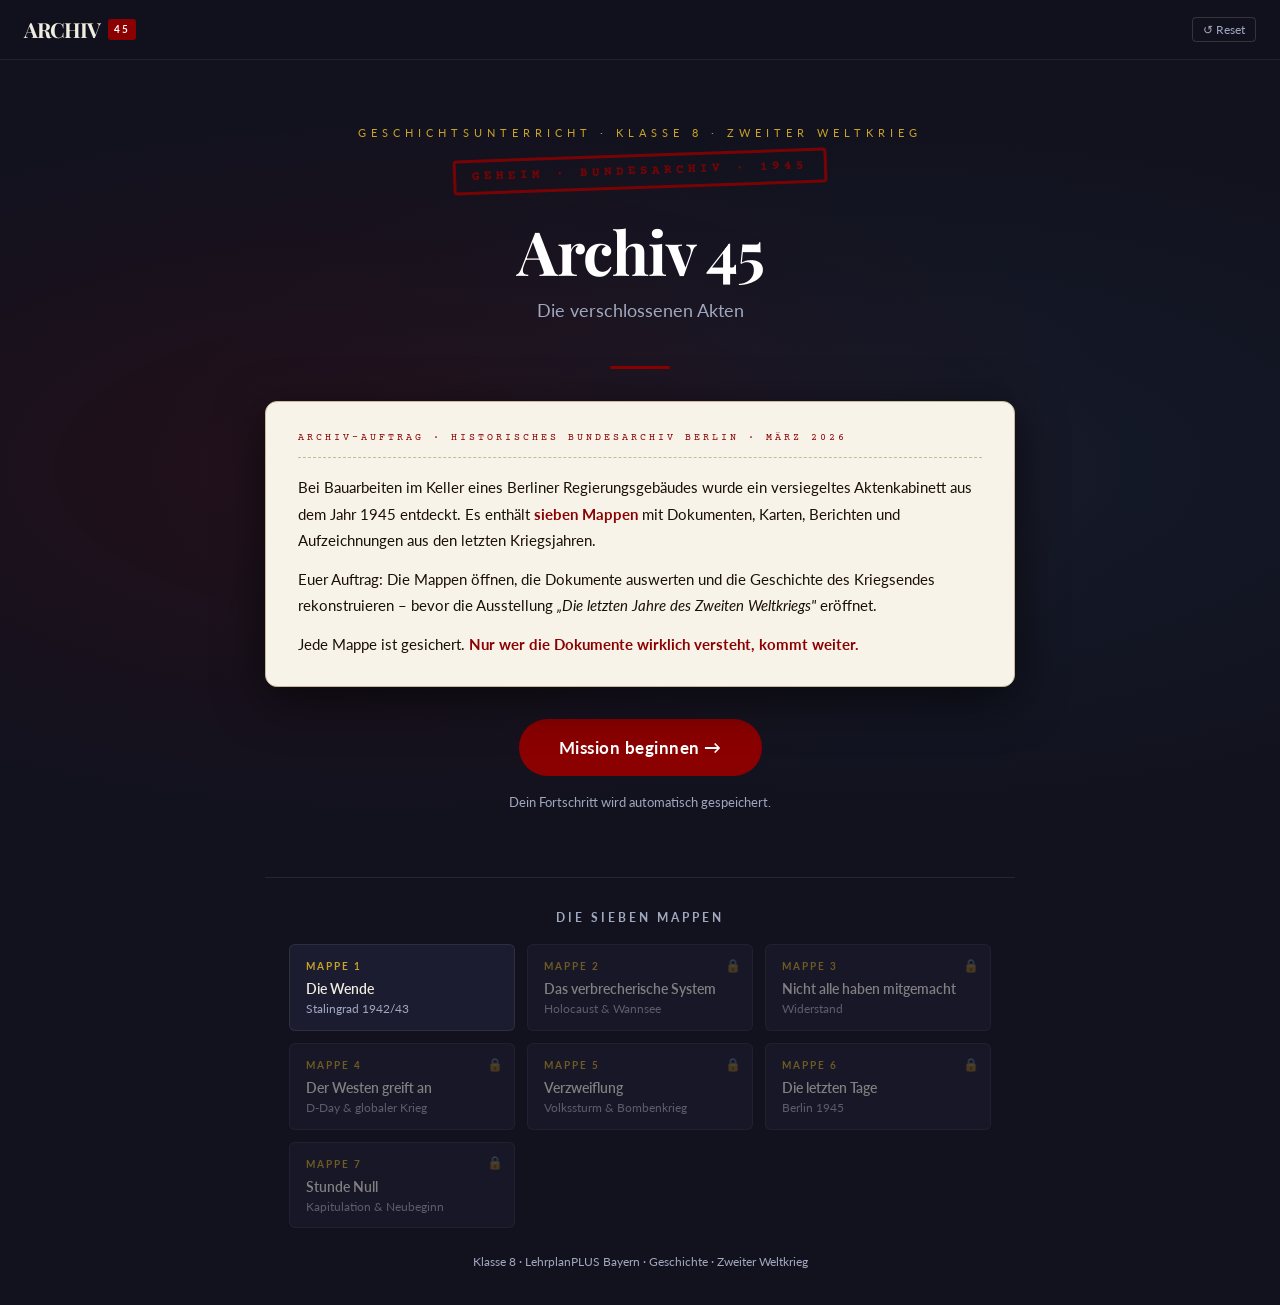
==== index.html @ a867eb0d "Add files via upload" ====
<!DOCTYPE html>
<html lang="de">
<head>
  <meta charset="UTF-8">
  <meta name="viewport" content="width=device-width, initial-scale=1.0">
  <title>Archiv 45 – Interaktiver Escape Room Geschichte</title>
  <link rel="preconnect" href="https://fonts.googleapis.com">
  <link href="https://fonts.googleapis.com/css2?family=Playfair+Display:wght@400;700&family=Lato:wght@300;400;700&family=Courier+Prime:wght@400;700&display=swap" rel="stylesheet">
  <link rel="stylesheet" href="styles/main.css">
  <style>
    /* Landing-Page spezifisch */
    body { background: var(--bg); }
    .landing-header {
      position: fixed; top: 0; left: 0; right: 0; height: 60px;
      background: rgba(18,18,30,0.95); backdrop-filter: blur(8px);
      border-bottom: 1px solid rgba(255,255,255,0.07);
      display: flex; align-items: center; justify-content: space-between;
      padding: 0 1.5rem; z-index: 100;
    }
    .landing-header .site-logo { font-size: 1.3rem; }
    .landing-body { padding-top: 60px; }
    .geheim-stamp {
      display: inline-block;
      border: 3px solid var(--red);
      color: var(--red);
      font-family: 'Courier Prime', monospace;
      font-weight: 700;
      font-size: 0.8rem;
      letter-spacing: 4px;
      padding: 4px 16px;
      border-radius: 4px;
      text-transform: uppercase;
      opacity: 0.85;
      margin-bottom: 1.5rem;
      transform: rotate(-2deg);
      display: block;
      width: fit-content;
      margin: 0 auto 1.5rem;
    }
  </style>
</head>
<body class="landing-page">

  <!-- Header -->
  <header class="landing-header">
    <div class="site-logo">
      ARCHIV<span class="logo-badge">45</span>
    </div>
    <button id="reset-btn" title="Fortschritt zurücksetzen"
      style="background:none;border:1px solid rgba(255,255,255,0.15);color:var(--text-faint);padding:4px 10px;border-radius:4px;font-size:0.75rem;cursor:pointer;">
      ↺ Reset
    </button>
  </header>

  <div class="landing-body">
    <!-- Hero -->
    <section class="landing-hero">
      <div class="landing-content">
        <p class="landing-eyebrow">Geschichtsunterricht · Klasse 8 · Zweiter Weltkrieg</p>
        <div class="geheim-stamp">Geheim · Bundesarchiv · 1945</div>
        <h1 class="landing-title">Archiv 45</h1>
        <p class="landing-subtitle">Die verschlossenen Akten</p>
        <div class="landing-divider"></div>

        <div class="mission-document">
          <div class="mission-document-header">
            Archiv-Auftrag · Historisches Bundesarchiv Berlin · März 2026
          </div>
          <p>
            Bei Bauarbeiten im Keller eines Berliner Regierungsgebäudes wurde ein versiegeltes
            Aktenkabinett aus dem Jahr 1945 entdeckt. Es enthält <strong>sieben Mappen</strong>
            mit Dokumenten, Karten, Berichten und Aufzeichnungen aus den letzten Kriegsjahren.
          </p>
          <p>
            Euer Auftrag: Die Mappen öffnen, die Dokumente auswerten und die Geschichte des
            Kriegsendes rekonstruieren – bevor die Ausstellung <em>„Die letzten Jahre des
            Zweiten Weltkriegs"</em> eröffnet.
          </p>
          <p>
            Jede Mappe ist gesichert. <strong>Nur wer die Dokumente wirklich versteht,
            kommt weiter.</strong>
          </p>
        </div>

        <div class="landing-cta">
          <a href="mappen/mappe-01.html" class="start-btn">Mission beginnen →</a>
          <span style="font-size:0.8rem;color:var(--text-faint);">
            Dein Fortschritt wird automatisch gespeichert.
          </span>
        </div>
      </div>
    </section>

    <!-- Mappe-Übersicht -->
    <section class="mappe-overview">
      <h2>Die sieben Mappen</h2>
      <div class="mappe-grid">

        <a href="mappen/mappe-01.html" class="mappe-card" data-mappe="1">
          <div class="mappe-card-num">Mappe 1</div>
          <div class="mappe-card-title">Die Wende<br><small style="font-weight:400;color:var(--text-faint);">Stalingrad 1942/43</small></div>
        </a>

        <a href="mappen/mappe-02.html" class="mappe-card" data-mappe="2">
          <div class="mappe-card-num">Mappe 2</div>
          <div class="mappe-card-title">Das verbrecherische System<br><small style="font-weight:400;color:var(--text-faint);">Holocaust &amp; Wannsee</small></div>
          <span class="mappe-card-lock">🔒</span>
        </a>

        <a href="mappen/mappe-03.html" class="mappe-card" data-mappe="3">
          <div class="mappe-card-num">Mappe 3</div>
          <div class="mappe-card-title">Nicht alle haben mitgemacht<br><small style="font-weight:400;color:var(--text-faint);">Widerstand</small></div>
          <span class="mappe-card-lock">🔒</span>
        </a>

        <a href="mappen/mappe-04.html" class="mappe-card" data-mappe="4">
          <div class="mappe-card-num">Mappe 4</div>
          <div class="mappe-card-title">Der Westen greift an<br><small style="font-weight:400;color:var(--text-faint);">D-Day &amp; globaler Krieg</small></div>
          <span class="mappe-card-lock">🔒</span>
        </a>

        <a href="mappen/mappe-05.html" class="mappe-card" data-mappe="5">
          <div class="mappe-card-num">Mappe 5</div>
          <div class="mappe-card-title">Verzweiflung<br><small style="font-weight:400;color:var(--text-faint);">Volkssturm &amp; Bombenkrieg</small></div>
          <span class="mappe-card-lock">🔒</span>
        </a>

        <a href="mappen/mappe-06.html" class="mappe-card" data-mappe="6">
          <div class="mappe-card-num">Mappe 6</div>
          <div class="mappe-card-title">Die letzten Tage<br><small style="font-weight:400;color:var(--text-faint);">Berlin 1945</small></div>
          <span class="mappe-card-lock">🔒</span>
        </a>

        <a href="mappen/mappe-07.html" class="mappe-card" data-mappe="7">
          <div class="mappe-card-num">Mappe 7</div>
          <div class="mappe-card-title">Stunde Null<br><small style="font-weight:400;color:var(--text-faint);">Kapitulation &amp; Neubeginn</small></div>
          <span class="mappe-card-lock">🔒</span>
        </a>

      </div>
      <p style="text-align:center;margin-top:1.5rem;font-size:0.78rem;color:var(--text-faint);">
        Klasse 8 · LehrplanPLUS Bayern · Geschichte · Zweiter Weltkrieg
      </p>
    </section>
  </div>

  <script src="scripts/app.js"></script>
  <script> document.addEventListener('DOMContentLoaded', initLandingPage); </script>
</body>
</html>
---- styles/main.css ----
/* ============================================================
   ARCHIV 45 – Interaktiver Escape Room Geschichtsunterricht
   Stylesheet – Version 1.0
   ============================================================ */

/* ------- 1. CSS VARIABLEN ------- */
:root {
  --bg:           #12121e;
  --bg-mid:       #1c1c30;
  --paper:        #f7f3e9;
  --paper-dark:   #ede7d5;
  --paper-border: #c9b99a;
  --red:          #8b0000;
  --red-light:    #c0392b;
  --gold:         #c9a227;
  --gold-light:   #e8c84a;
  --green:        #27ae60;
  --green-light:  #2ecc71;
  --orange:       #e67e22;
  --blue:         #2980b9;
  --blue-light:   #3498db;
  --text-dark:    #1a1005;
  --text-mid:     #3d3520;
  --text-muted:   #7a6e5a;
  --text-light:   #f0ece0;
  --text-faint:   #a0a8c0;
  --locked:       #4a4a6a;
  --shadow-sm:    0 2px 8px rgba(0,0,0,0.35);
  --shadow-md:    0 6px 24px rgba(0,0,0,0.5);
  --shadow-lg:    0 12px 48px rgba(0,0,0,0.6);
  --radius:       6px;
  --radius-lg:    12px;
  --transition:   0.25s ease;
}

/* ------- 2. RESET & BASE ------- */
*, *::before, *::after { box-sizing: border-box; margin: 0; padding: 0; }

html { font-size: 16px; scroll-behavior: smooth; }

body {
  font-family: 'Lato', Arial, Helvetica, sans-serif;
  background-color: var(--bg);
  color: var(--text-dark);
  line-height: 1.65;
  min-height: 100vh;
}

body.mappe-page { padding-top: 70px; } /* Header-Höhe */

img { max-width: 100%; height: auto; display: block; }
a { color: inherit; text-decoration: none; }
button { cursor: pointer; font-family: inherit; }
ul, ol { list-style: none; }

/* ------- 3. TYPOGRAFIE ------- */
h1, h2, h3, h4 {
  font-family: 'Playfair Display', Georgia, 'Times New Roman', serif;
  font-weight: 700;
  line-height: 1.25;
}

/* ------- 4. SITE-HEADER ------- */
.site-header {
  position: fixed;
  top: 0; left: 0; right: 0;
  height: 70px;
  background: linear-gradient(135deg, #0e0e1a 0%, #1a1a2e 100%);
  border-bottom: 2px solid var(--red);
  z-index: 1000;
  box-shadow: var(--shadow-md);
}

.header-inner {
  max-width: 1100px;
  margin: 0 auto;
  height: 100%;
  display: flex;
  align-items: center;
  justify-content: space-between;
  padding: 0 1.25rem;
  gap: 1rem;
}

/* Logo */
.site-logo {
  display: flex;
  align-items: center;
  gap: 2px;
  font-family: 'Playfair Display', serif;
  font-size: 1.5rem;
  font-weight: 700;
  color: var(--text-light);
  flex-shrink: 0;
  text-decoration: none;
  letter-spacing: -1px;
}
.site-logo .logo-badge {
  background: var(--red);
  color: #fff;
  font-size: 0.65rem;
  font-family: 'Lato', sans-serif;
  font-weight: 700;
  letter-spacing: 2px;
  padding: 2px 6px;
  border-radius: 3px;
  margin-left: 6px;
  vertical-align: middle;
}

/* ------- 5. KAPITEL-NAVIGATION ------- */
.chapter-nav {
  display: flex;
  align-items: center;
  gap: 0.5rem;
  flex: 1;
  justify-content: center;
}

.nav-arrow {
  width: 32px; height: 32px;
  border-radius: 50%;
  background: rgba(255,255,255,0.08);
  border: 1px solid rgba(255,255,255,0.15);
  color: var(--text-light);
  font-size: 1.3rem;
  display: flex; align-items: center; justify-content: center;
  transition: background var(--transition), transform var(--transition);
  text-decoration: none;
  flex-shrink: 0;
}
.nav-arrow:hover { background: rgba(255,255,255,0.15); }
.nav-arrow.disabled { opacity: 0.3; pointer-events: none; }

.chapter-circles {
  display: flex;
  gap: 0.35rem;
  align-items: center;
}

.chapter-circle {
  width: 36px; height: 36px;
  border-radius: 50%;
  display: flex; align-items: center; justify-content: center;
  font-size: 0.9rem;
  font-weight: 700;
  font-family: 'Lato', sans-serif;
  transition: all var(--transition);
  border: 2px solid transparent;
  text-decoration: none;
  flex-shrink: 0;
  position: relative;
}

/* Zustände */
.chapter-circle.locked {
  background: var(--locked);
  color: #888;
  cursor: not-allowed;
  border-color: #3a3a5a;
}
.chapter-circle.locked::after {
  content: '🔒';
  font-size: 0.55rem;
  position: absolute;
  bottom: -2px;
  right: -2px;
}
.chapter-circle.available {
  background: rgba(255,255,255,0.08);
  color: var(--text-faint);
  border-color: rgba(255,255,255,0.2);
}
.chapter-circle.available:hover {
  background: rgba(255,255,255,0.15);
  color: var(--text-light);
  transform: scale(1.08);
}
.chapter-circle.current {
  background: var(--blue);
  color: #fff;
  border-color: var(--blue-light);
  box-shadow: 0 0 12px rgba(52, 152, 219, 0.5);
  transform: scale(1.1);
}
.chapter-circle.completed {
  background: var(--green);
  color: #fff;
  border-color: var(--green-light);
}
.chapter-circle.completed::before {
  content: '✓';
  font-size: 1rem;
}

/* Sidebar-Toggle (Mobil) */
.sidebar-toggle {
  width: 36px; height: 36px;
  background: rgba(255,255,255,0.08);
  border: 1px solid rgba(255,255,255,0.15);
  color: var(--text-light);
  border-radius: var(--radius);
  font-size: 1.1rem;
  display: none;
  align-items: center; justify-content: center;
  flex-shrink: 0;
}

/* ------- 6. MAPPE-BANNER ------- */
.mappe-banner {
  background: linear-gradient(135deg, var(--red) 0%, #600000 100%);
  padding: 1.1rem 1.25rem;
  border-bottom: 3px solid var(--gold);
}
.mappe-banner-inner {
  max-width: 1100px;
  margin: 0 auto;
  display: flex;
  align-items: center;
  gap: 1rem;
}
.mappe-label {
  font-family: 'Lato', sans-serif;
  font-size: 0.7rem;
  font-weight: 700;
  letter-spacing: 3px;
  text-transform: uppercase;
  color: rgba(255,255,255,0.7);
  white-space: nowrap;
  background: rgba(0,0,0,0.25);
  padding: 3px 10px;
  border-radius: 30px;
}
.mappe-banner h1 {
  font-size: 1.3rem;
  color: #fff;
  font-weight: 700;
}

/* ------- 7. LAYOUT ------- */
.layout-wrapper {
  max-width: 1100px;
  margin: 0 auto;
  padding: 1.5rem 1.25rem;
  display: grid;
  grid-template-columns: 220px 1fr;
  gap: 1.5rem;
  align-items: start;
}

/* ------- 8. TASK SIDEBAR ------- */
.task-sidebar {
  background: var(--bg-mid);
  border: 1px solid rgba(255,255,255,0.08);
  border-radius: var(--radius-lg);
  padding: 1.25rem;
  position: sticky;
  top: 86px;
  box-shadow: var(--shadow-sm);
}
.sidebar-title {
  font-size: 0.7rem;
  font-family: 'Lato', sans-serif;
  font-weight: 700;
  letter-spacing: 2px;
  text-transform: uppercase;
  color: var(--text-faint);
  margin-bottom: 0.9rem;
  padding-bottom: 0.6rem;
  border-bottom: 1px solid rgba(255,255,255,0.1);
}

.task-list { display: flex; flex-direction: column; gap: 0.3rem; }

.task-nav-item {
  display: flex;
  align-items: center;
  gap: 0.6rem;
  padding: 0.55rem 0.75rem;
  border-radius: var(--radius);
  cursor: pointer;
  transition: background var(--transition);
  border: 1px solid transparent;
}
.task-nav-item.locked {
  opacity: 0.45;
  cursor: default;
}
.task-nav-item.active {
  background: rgba(41, 128, 185, 0.2);
  border-color: rgba(41, 128, 185, 0.4);
}
.task-nav-item.completed {
  opacity: 0.8;
}
.task-nav-item:not(.locked):not(.active):hover {
  background: rgba(255,255,255,0.06);
}

.task-status {
  font-size: 0.75rem;
  width: 18px;
  text-align: center;
  flex-shrink: 0;
  color: var(--green-light);
}
.task-nav-title {
  font-size: 0.82rem;
  color: var(--text-light);
  line-height: 1.3;
}
.task-nav-item.active .task-nav-title { color: #fff; font-weight: 700; }
.task-nav-item.completed .task-nav-title { color: var(--text-faint); }

/* ------- 9. CONTENT AREA ------- */
.content-area { display: flex; flex-direction: column; gap: 1.5rem; min-width: 0; }

/* Archiv-Kontext-Box */
.archive-context {
  background: var(--bg-mid);
  border: 1px solid rgba(201, 162, 39, 0.3);
  border-left: 4px solid var(--gold);
  border-radius: var(--radius-lg);
  padding: 1.1rem 1.4rem;
}
.archive-stamp {
  font-size: 0.65rem;
  font-family: 'Lato', sans-serif;
  font-weight: 700;
  letter-spacing: 3px;
  text-transform: uppercase;
  color: var(--gold);
  margin-bottom: 0.5rem;
}
.context-text {
  font-size: 0.9rem;
  color: var(--text-light);
  line-height: 1.6;
}

/* Warnung-Box (für sensible Inhalte) */
.warning-box {
  background: rgba(139,0,0,0.15);
  border: 1px solid rgba(139,0,0,0.5);
  border-left: 4px solid var(--red);
  border-radius: var(--radius-lg);
  padding: 1rem 1.4rem;
  font-size: 0.9rem;
  color: #f0c0c0;
  line-height: 1.6;
}
.warning-box strong { color: #ffaaaa; }

/* ------- 10. TASK BLOCK ------- */
.task-block {
  background: var(--paper);
  border-radius: var(--radius-lg);
  overflow: hidden;
  box-shadow: var(--shadow-md);
  display: none; /* shown by JS */
}
.task-block:first-of-type,
.task-block.visible { display: block; }

.task-block-header {
  background: var(--paper-dark);
  padding: 0.9rem 1.4rem;
  display: flex;
  align-items: center;
  justify-content: space-between;
  border-bottom: 2px solid var(--paper-border);
}
.task-meta {
  display: flex;
  align-items: center;
  gap: 0.9rem;
}
.task-number {
  font-size: 0.72rem;
  font-family: 'Lato', sans-serif;
  font-weight: 700;
  letter-spacing: 2px;
  text-transform: uppercase;
  color: var(--text-muted);
}
.difficulty {
  font-size: 0.9rem;
  color: var(--gold);
  letter-spacing: 1px;
}
.task-title-h2 {
  font-size: 1.2rem;
  color: var(--text-dark);
  padding: 1rem 1.4rem 0.5rem;
  font-family: 'Playfair Display', serif;
}

/* ------- 11. DOKUMENT-KARTE ------- */
.document-card {
  margin: 0 1.4rem 1rem;
  background: #fff;
  border: 1px solid var(--paper-border);
  border-radius: var(--radius);
  padding: 1.1rem 1.3rem;
  position: relative;
  box-shadow: inset 0 1px 4px rgba(0,0,0,0.07);
}
.document-stamp {
  font-size: 0.62rem;
  font-family: 'Courier Prime', 'Courier New', monospace;
  font-weight: 700;
  letter-spacing: 2px;
  color: var(--red);
  text-transform: uppercase;
  padding-bottom: 0.5rem;
  margin-bottom: 0.7rem;
  border-bottom: 1px dashed var(--paper-border);
  opacity: 0.85;
}
.document-text {
  font-size: 0.92rem;
  color: var(--text-dark);
  line-height: 1.7;
}
.document-text strong { font-weight: 700; }
.document-text em { font-style: italic; color: var(--text-mid); }

/* Quelltext-Box */
.source-box {
  background: #f0ece0;
  border-left: 4px solid var(--red);
  border-radius: 0 var(--radius) var(--radius) 0;
  padding: 0.9rem 1.2rem;
  margin: 0.8rem 0;
  font-family: 'Courier Prime', 'Courier New', monospace;
  font-size: 0.88rem;
  line-height: 1.7;
  color: var(--text-mid);
}
.source-box blockquote { margin: 0; }
.source-attribution {
  font-size: 0.75rem;
  color: var(--text-muted);
  margin-top: 0.5rem;
  font-style: italic;
  font-family: 'Lato', sans-serif;
}

/* Hinweis-Box */
.hint-box {
  background: rgba(41, 128, 185, 0.08);
  border: 1px solid rgba(41, 128, 185, 0.25);
  border-radius: var(--radius);
  padding: 0.6rem 1rem;
  font-size: 0.83rem;
  color: #3a5f80;
  margin: 0.7rem 0 0;
}
.hint-box::before { content: '💡 '; }

/* ------- 12. FRAGEN-BEREICH ------- */
.question-block {
  padding: 1rem 1.4rem 1.4rem;
}
.question-text {
  font-size: 1rem;
  font-weight: 700;
  color: var(--text-dark);
  margin-bottom: 1rem;
  line-height: 1.5;
}

/* Multiple Choice */
.mc-options { display: flex; flex-direction: column; gap: 0.55rem; margin-bottom: 1.1rem; }
.mc-option {
  display: flex;
  align-items: flex-start;
  gap: 0.75rem;
  padding: 0.7rem 1rem;
  border: 2px solid var(--paper-border);
  border-radius: var(--radius);
  cursor: pointer;
  transition: all var(--transition);
  background: var(--paper);
  font-size: 0.92rem;
  line-height: 1.5;
  color: var(--text-dark);
}
.mc-option:hover { border-color: var(--blue); background: rgba(41,128,185,0.05); }
.mc-option input[type="radio"] { margin-top: 3px; flex-shrink: 0; accent-color: var(--blue); }
.mc-option.selected { border-color: var(--blue); background: rgba(41,128,185,0.1); }

/* True/False Tabelle */
.tf-table {
  width: 100%;
  border-collapse: collapse;
  margin-bottom: 1.1rem;
  font-size: 0.91rem;
}
.tf-table th {
  background: var(--paper-dark);
  padding: 0.6rem 1rem;
  text-align: left;
  font-weight: 700;
  color: var(--text-mid);
  font-family: 'Lato', sans-serif;
  font-size: 0.8rem;
  letter-spacing: 1px;
  text-transform: uppercase;
}
.tf-table th:not(:first-child) { text-align: center; width: 90px; }
.tf-table td {
  padding: 0.65rem 1rem;
  border-bottom: 1px solid var(--paper-border);
  vertical-align: middle;
  color: var(--text-dark);
}
.tf-table tr:last-child td { border-bottom: none; }
.tf-table tr:hover td { background: rgba(0,0,0,0.02); }
.tf-table td:not(:first-child) { text-align: center; }
.tf-table input[type="radio"] { accent-color: var(--blue); width: 18px; height: 18px; cursor: pointer; }

/* Multiple Select */
.ms-options { display: flex; flex-direction: column; gap: 0.55rem; margin-bottom: 1.1rem; }
.ms-option {
  display: flex;
  align-items: flex-start;
  gap: 0.75rem;
  padding: 0.7rem 1rem;
  border: 2px solid var(--paper-border);
  border-radius: var(--radius);
  cursor: pointer;
  transition: all var(--transition);
  background: var(--paper);
  font-size: 0.92rem;
  line-height: 1.5;
  color: var(--text-dark);
}
.ms-option:hover { border-color: var(--blue); background: rgba(41,128,185,0.05); }
.ms-option input[type="checkbox"] { margin-top: 3px; flex-shrink: 0; accent-color: var(--blue); width: 16px; height: 16px; cursor: pointer; }
.ms-hint { font-size: 0.8rem; color: var(--text-muted); margin-bottom: 0.7rem; font-style: italic; }

/* Matching / Zuordnung */
.matching-grid { display: flex; flex-direction: column; gap: 0.55rem; margin-bottom: 1.1rem; }
.matching-row {
  display: grid;
  grid-template-columns: 1fr auto 1fr;
  align-items: center;
  gap: 0.75rem;
}
.matching-term {
  background: var(--paper-dark);
  border: 1px solid var(--paper-border);
  border-radius: var(--radius);
  padding: 0.55rem 0.9rem;
  font-size: 0.88rem;
  font-weight: 700;
  color: var(--text-dark);
}
.matching-arrow { color: var(--text-muted); font-size: 1.1rem; flex-shrink: 0; }
.matching-select {
  padding: 0.55rem 0.8rem;
  border: 2px solid var(--paper-border);
  border-radius: var(--radius);
  font-family: 'Lato', sans-serif;
  font-size: 0.88rem;
  background: #fff;
  color: var(--text-dark);
  cursor: pointer;
  width: 100%;
  transition: border-color var(--transition);
}
.matching-select:focus { outline: none; border-color: var(--blue); }

/* Sorting / Zeitstrahl */
.sorting-list { display: flex; flex-direction: column; gap: 0.55rem; margin-bottom: 1.1rem; }
.sorting-row {
  display: grid;
  grid-template-columns: 120px 1fr;
  gap: 0.75rem;
  align-items: center;
}
.sorting-select {
  padding: 0.5rem 0.6rem;
  border: 2px solid var(--paper-border);
  border-radius: var(--radius);
  font-family: 'Lato', sans-serif;
  font-size: 0.85rem;
  background: #fff;
  color: var(--text-dark);
  cursor: pointer;
  transition: border-color var(--transition);
}
.sorting-select:focus { outline: none; border-color: var(--blue); }
.sorting-event {
  font-size: 0.9rem;
  color: var(--text-dark);
  padding: 0.5rem 0.9rem;
  background: var(--paper-dark);
  border: 1px solid var(--paper-border);
  border-radius: var(--radius);
}

/* ------- 13. FEEDBACK ------- */
.feedback-area { margin: 0.8rem 0 0; min-height: 0; }
.feedback {
  padding: 0.9rem 1.1rem;
  border-radius: var(--radius);
  font-size: 0.91rem;
  line-height: 1.6;
  font-weight: 500;
  border: 1px solid transparent;
}
.feedback-correct {
  background: rgba(39,174,96,0.12);
  border-color: rgba(39,174,96,0.4);
  color: #1a5c35;
}
.feedback-incorrect {
  background: rgba(230,126,34,0.1);
  border-color: rgba(230,126,34,0.4);
  color: #7a3d10;
}
.feedback-warning {
  background: rgba(52,152,219,0.1);
  border-color: rgba(52,152,219,0.3);
  color: #1a3d5c;
}

/* ------- 14. BUTTONS ------- */
.check-btn, .next-task-btn, .unlock-btn, .start-btn, .home-btn {
  display: inline-flex;
  align-items: center;
  gap: 0.5rem;
  padding: 0.7rem 1.4rem;
  border: none;
  border-radius: 30px;
  font-family: 'Lato', sans-serif;
  font-size: 0.92rem;
  font-weight: 700;
  letter-spacing: 0.5px;
  transition: all var(--transition);
  cursor: pointer;
  text-decoration: none;
}
.check-btn {
  background: var(--blue);
  color: #fff;
  margin-top: 0.5rem;
}
.check-btn:hover { background: var(--blue-light); transform: translateY(-1px); box-shadow: 0 4px 14px rgba(41,128,185,0.45); }

.next-task-btn {
  background: var(--green);
  color: #fff;
  margin-top: 0.8rem;
  display: none; /* shown by JS */
}
.next-task-btn:hover { background: var(--green-light); transform: translateY(-1px); box-shadow: 0 4px 14px rgba(39,174,96,0.45); }
.next-task-btn.visible { display: inline-flex; }

.unlock-btn {
  background: var(--gold);
  color: #000;
  font-size: 1rem;
  padding: 0.8rem 1.8rem;
}
.unlock-btn:hover { background: var(--gold-light); transform: translateY(-1px); box-shadow: 0 4px 14px rgba(201,162,39,0.5); }

.start-btn {
  background: var(--red);
  color: #fff;
  font-size: 1.05rem;
  padding: 0.85rem 2rem;
}
.start-btn:hover { background: var(--red-light); transform: translateY(-2px); box-shadow: 0 6px 20px rgba(139,0,0,0.5); }

.home-btn {
  background: rgba(255,255,255,0.1);
  color: var(--text-light);
  border: 1px solid rgba(255,255,255,0.2);
}
.home-btn:hover { background: rgba(255,255,255,0.18); }

/* ------- 15. CODE-UNLOCK ------- */
.code-section {
  background: var(--paper);
  border-radius: var(--radius-lg);
  overflow: hidden;
  box-shadow: var(--shadow-md);
  display: none; /* shown by JS */
}
.code-section.visible { display: block; }
.code-section-header {
  background: var(--red);
  padding: 1rem 1.4rem;
  display: flex; align-items: center; gap: 0.75rem;
}
.code-section-header h2 {
  color: #fff;
  font-size: 1.1rem;
}
.code-lock-icon { font-size: 1.4rem; }
.code-section-body { padding: 1.4rem; }
.code-section-body p { font-size: 0.92rem; color: var(--text-mid); margin-bottom: 1rem; line-height: 1.6; }

.code-hint {
  background: rgba(201,162,39,0.1);
  border: 1px solid rgba(201,162,39,0.35);
  border-radius: var(--radius);
  padding: 0.75rem 1rem;
  font-size: 0.88rem;
  color: #5a4800;
  margin-bottom: 1.2rem;
}
.code-hint::before { content: '🔍 Hinweis: '; font-weight: 700; }

.code-input-row {
  display: flex;
  gap: 0.75rem;
  align-items: center;
  flex-wrap: wrap;
}
.code-input {
  padding: 0.75rem 1.1rem;
  border: 2px solid var(--paper-border);
  border-radius: var(--radius);
  font-family: 'Courier Prime', monospace;
  font-size: 1.1rem;
  font-weight: 700;
  letter-spacing: 3px;
  text-transform: uppercase;
  width: 200px;
  background: #fff;
  color: var(--text-dark);
  transition: border-color var(--transition);
}
.code-input:focus { outline: none; border-color: var(--gold); }

/* ------- 16. LANDING PAGE ------- */
.landing-page { min-height: 100vh; display: flex; flex-direction: column; }

.landing-hero {
  flex: 1;
  display: flex;
  align-items: center;
  justify-content: center;
  padding: 4rem 1.5rem;
  text-align: center;
  position: relative;
  overflow: hidden;
}
.landing-hero::before {
  content: '';
  position: absolute;
  inset: 0;
  background:
    radial-gradient(ellipse at 30% 50%, rgba(139,0,0,0.15) 0%, transparent 60%),
    radial-gradient(ellipse at 70% 50%, rgba(41,128,185,0.08) 0%, transparent 60%);
}
.landing-content { position: relative; max-width: 750px; margin: 0 auto; }

.landing-eyebrow {
  font-size: 0.7rem;
  font-family: 'Lato', sans-serif;
  letter-spacing: 5px;
  text-transform: uppercase;
  color: var(--gold);
  margin-bottom: 0.7rem;
}
.landing-title {
  font-size: clamp(2.2rem, 6vw, 3.8rem);
  color: #fff;
  font-family: 'Playfair Display', serif;
  letter-spacing: -1px;
  margin-bottom: 0.4rem;
}
.landing-subtitle {
  font-size: clamp(0.95rem, 2.5vw, 1.15rem);
  color: var(--text-faint);
  margin-bottom: 2.5rem;
}
.landing-divider {
  width: 60px; height: 3px;
  background: var(--red);
  margin: 0 auto 2rem;
  border-radius: 2px;
}
.mission-document {
  background: var(--paper);
  border-radius: var(--radius-lg);
  padding: 1.8rem 2rem;
  text-align: left;
  margin-bottom: 2rem;
  box-shadow: var(--shadow-lg);
  border: 1px solid var(--paper-border);
  position: relative;
}
.mission-document-header {
  font-size: 0.65rem;
  font-family: 'Courier Prime', monospace;
  letter-spacing: 3px;
  text-transform: uppercase;
  color: var(--red);
  margin-bottom: 1rem;
  padding-bottom: 0.6rem;
  border-bottom: 1px dashed var(--paper-border);
}
.mission-document p {
  font-size: 0.95rem;
  color: var(--text-dark);
  line-height: 1.75;
  margin-bottom: 0.75rem;
}
.mission-document p:last-child { margin-bottom: 0; }
.mission-document strong { font-weight: 700; color: var(--red); }

.landing-cta { display: flex; flex-direction: column; align-items: center; gap: 1rem; }
.landing-cta .start-btn { font-size: 1.05rem; padding: 0.9rem 2.5rem; }

/* Mappe-Übersicht auf Landingpage */
.mappe-overview {
  max-width: 750px;
  margin: 0 auto;
  padding: 2rem 1.5rem;
  border-top: 1px solid rgba(255,255,255,0.08);
}
.mappe-overview h2 {
  font-size: 0.75rem;
  letter-spacing: 3px;
  text-transform: uppercase;
  color: var(--text-faint);
  text-align: center;
  margin-bottom: 1.2rem;
  font-family: 'Lato', sans-serif;
}
.mappe-grid {
  display: grid;
  grid-template-columns: repeat(auto-fill, minmax(180px, 1fr));
  gap: 0.75rem;
}
.mappe-card {
  background: var(--bg-mid);
  border: 1px solid rgba(255,255,255,0.08);
  border-radius: var(--radius);
  padding: 0.8rem 1rem;
  text-align: left;
  text-decoration: none;
  transition: all var(--transition);
  position: relative;
  overflow: hidden;
}
.mappe-card:not(.locked-card):hover {
  border-color: rgba(255,255,255,0.2);
  transform: translateY(-2px);
  box-shadow: var(--shadow-sm);
}
.mappe-card.locked-card { cursor: default; opacity: 0.5; }
.mappe-card-num {
  font-size: 0.65rem;
  letter-spacing: 2px;
  text-transform: uppercase;
  color: var(--gold);
  margin-bottom: 0.25rem;
  font-family: 'Lato', sans-serif;
  font-weight: 700;
}
.mappe-card-title { font-size: 0.88rem; color: var(--text-light); font-weight: 600; line-height: 1.35; }
.mappe-card-lock { position: absolute; top: 0.6rem; right: 0.7rem; font-size: 0.8rem; opacity: 0.5; }
.mappe-card.completed-card { border-color: rgba(39,174,96,0.3); }
.mappe-card.completed-card .mappe-card-num { color: var(--green-light); }

/* ------- 17. ERFOLGS-SCREEN ------- */
.success-screen {
  display: none;
  text-align: center;
  padding: 3rem 1.5rem;
}
.success-screen.visible { display: block; }
.success-icon { font-size: 4rem; margin-bottom: 1rem; }
.success-title {
  font-size: 1.8rem;
  color: #fff;
  margin-bottom: 0.5rem;
}
.success-text { font-size: 0.95rem; color: var(--text-light); line-height: 1.7; margin-bottom: 1.5rem; }
.certificate {
  background: var(--paper);
  border: 3px solid var(--gold);
  border-radius: var(--radius-lg);
  padding: 2.5rem;
  max-width: 500px;
  margin: 0 auto 2rem;
  box-shadow: var(--shadow-md);
}
.certificate h3 {
  font-family: 'Playfair Display', serif;
  font-size: 1.3rem;
  color: var(--text-dark);
  margin-bottom: 0.4rem;
}
.certificate p { font-size: 0.9rem; color: var(--text-mid); }

/* ------- 18. ANIMATIONEN ------- */
@keyframes fadeSlideIn {
  from { opacity: 0; transform: translateY(16px); }
  to   { opacity: 1; transform: translateY(0); }
}
.task-block.visible,
.code-section.visible {
  animation: fadeSlideIn 0.4s ease both;
}

@keyframes pulse-unlock {
  0%, 100% { box-shadow: 0 0 0 0 rgba(201,162,39,0.5); }
  50%       { box-shadow: 0 0 0 12px rgba(201,162,39,0); }
}
.unlock-success { animation: pulse-unlock 1.5s ease 2; }

/* ------- 19. REFLEXIONS-BOX ------- */
.reflection-box {
  background: rgba(201,162,39,0.08);
  border: 1px solid rgba(201,162,39,0.3);
  border-left: 4px solid var(--gold);
  border-radius: 0 var(--radius) var(--radius) 0;
  padding: 1rem 1.2rem;
  margin: 0 1.4rem 1.4rem;
  font-size: 0.9rem;
  color: var(--text-mid);
  line-height: 1.65;
}
.reflection-label {
  font-size: 0.7rem;
  font-weight: 700;
  letter-spacing: 2px;
  text-transform: uppercase;
  color: var(--gold);
  margin-bottom: 0.4rem;
  font-family: 'Lato', sans-serif;
}

/* ------- 20. RESPONSIVE ------- */
@media (max-width: 820px) {
  .layout-wrapper { grid-template-columns: 1fr; }

  .task-sidebar {
    position: static;
    display: none;
    order: 2;
  }
  .task-sidebar.open { display: block; }
  .sidebar-toggle { display: flex; }

  .chapter-circle { width: 30px; height: 30px; font-size: 0.8rem; }
  .chapter-circles { gap: 0.25rem; }

  .mappe-banner h1 { font-size: 1.05rem; }

  .matching-row {
    grid-template-columns: 1fr;
    gap: 0.4rem;
  }
  .matching-arrow { display: none; }
  .sorting-row { grid-template-columns: 1fr; }
  .code-input-row { flex-direction: column; align-items: flex-start; }
  .code-input { width: 100%; }

  .mission-document { padding: 1.2rem 1.3rem; }
  .landing-title { font-size: 2rem; }
}

@media (max-width: 480px) {
  .header-inner { padding: 0 0.75rem; }
  .site-logo { font-size: 1.2rem; }
  .chapter-circle { width: 26px; height: 26px; font-size: 0.72rem; }
  .chapter-circles { gap: 0.15rem; }
  .layout-wrapper { padding: 1rem 0.75rem; }
}

/* ------- 21. PRINT ------- */
@media print {
  .site-header, .task-sidebar, .sidebar-toggle,
  .check-btn, .next-task-btn, .code-section { display: none !important; }
  body { background: #fff; color: #000; padding-top: 0; }
  .task-block { box-shadow: none; border: 1px solid #ccc; display: block !important; }
}
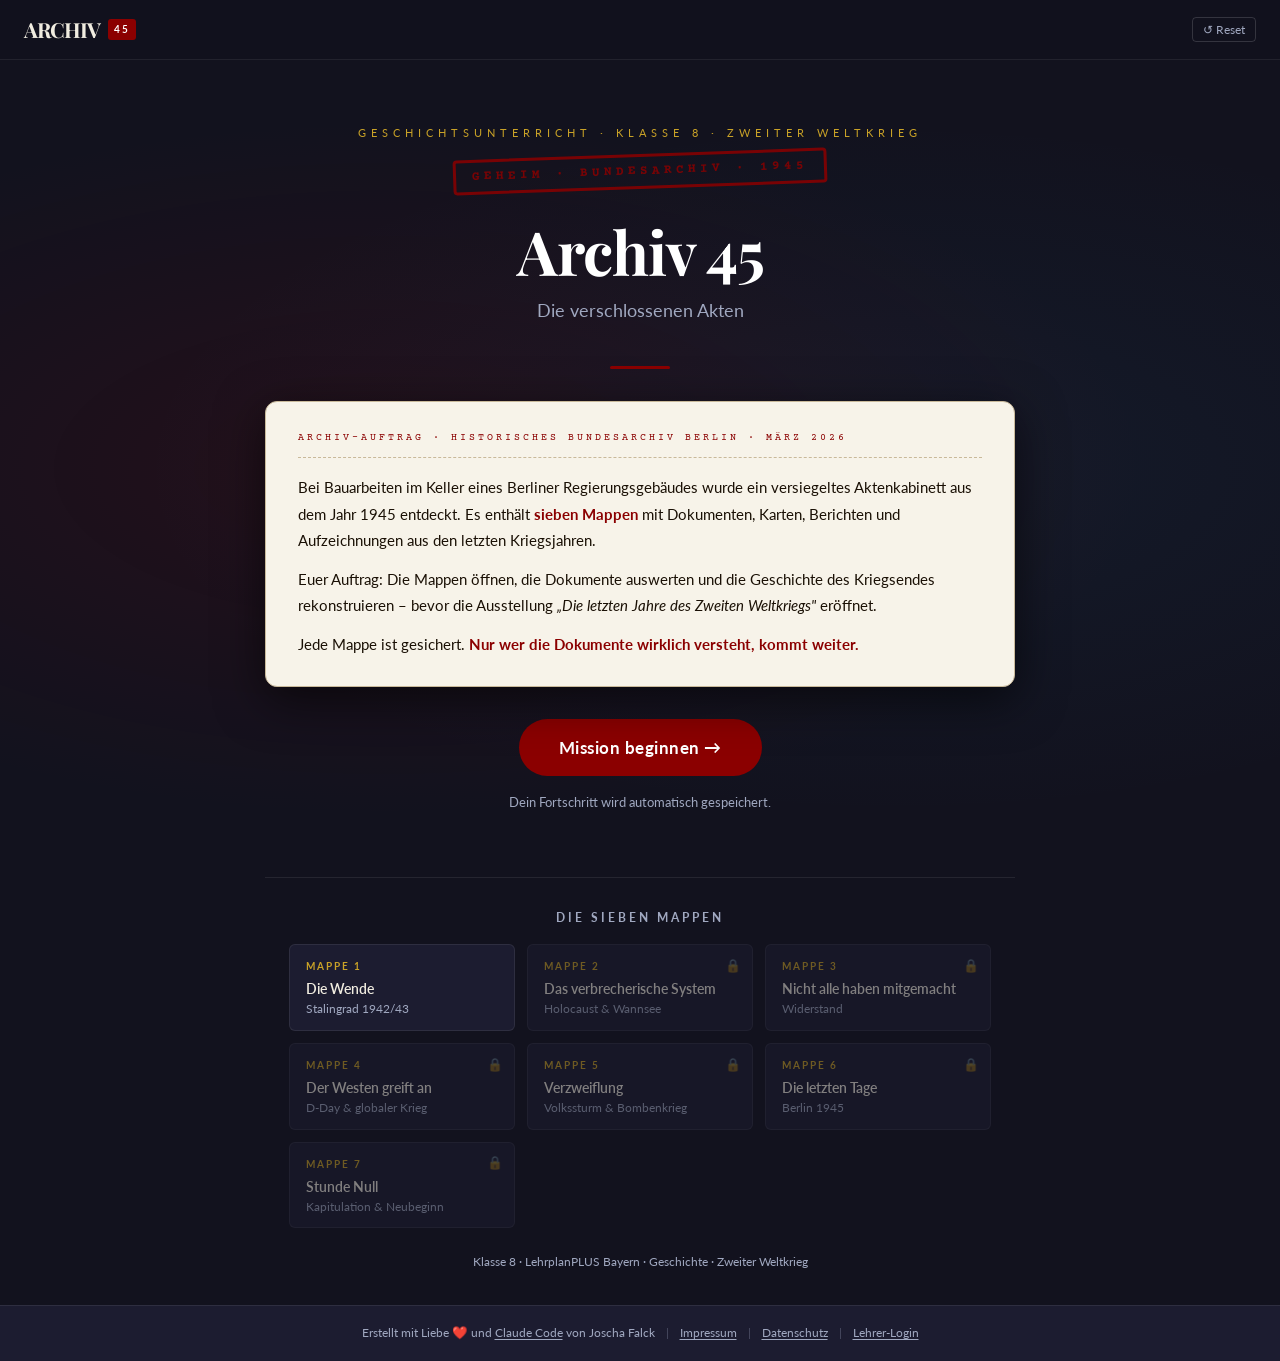
==== commit d87f775d: "Add files via upload" ====
--- a/index.html
+++ b/index.html
@@ -146,5 +146,15 @@
 
   <script src="scripts/app.js"></script>
   <script> document.addEventListener('DOMContentLoaded', initLandingPage); </script>
+
+  <footer class="site-footer" style="margin-top:0;">
+    Erstellt mit Liebe &#10084;&#65039; und <a href="https://claude.ai/claude-code" target="_blank" rel="noopener">Claude Code</a> von Joscha Falck
+    <span class="footer-sep">|</span>
+    <a href="impressum.html">Impressum</a>
+    <span class="footer-sep">|</span>
+    <a href="datenschutz.html">Datenschutz</a>
+    <span class="footer-sep">|</span>
+    <a href="lehrer.html">Lehrer-Login</a>
+  </footer>
 </body>
 </html>
--- a/styles/main.css
+++ b/styles/main.css
@@ -977,7 +977,31 @@
   .layout-wrapper { padding: 1rem 0.75rem; }
 }
 
-/* ------- 21. PRINT ------- */
+/* ------- 21. SITE FOOTER ------- */
+.site-footer {
+  background: var(--bg-mid);
+  border-top: 1px solid rgba(255,255,255,0.08);
+  padding: 1rem 1.5rem;
+  text-align: center;
+  font-size: 0.78rem;
+  color: var(--text-faint);
+  font-family: 'Lato', sans-serif;
+  line-height: 1.8;
+  margin-top: 2rem;
+}
+.site-footer a {
+  color: var(--text-faint);
+  text-decoration: underline;
+  text-underline-offset: 2px;
+  transition: color var(--transition);
+}
+.site-footer a:hover { color: var(--text-light); }
+.site-footer .footer-sep {
+  opacity: 0.35;
+  margin: 0 .5rem;
+}
+
+/* ------- 22. PRINT ------- */
 @media print {
   .site-header, .task-sidebar, .sidebar-toggle,
   .check-btn, .next-task-btn, .code-section { display: none !important; }
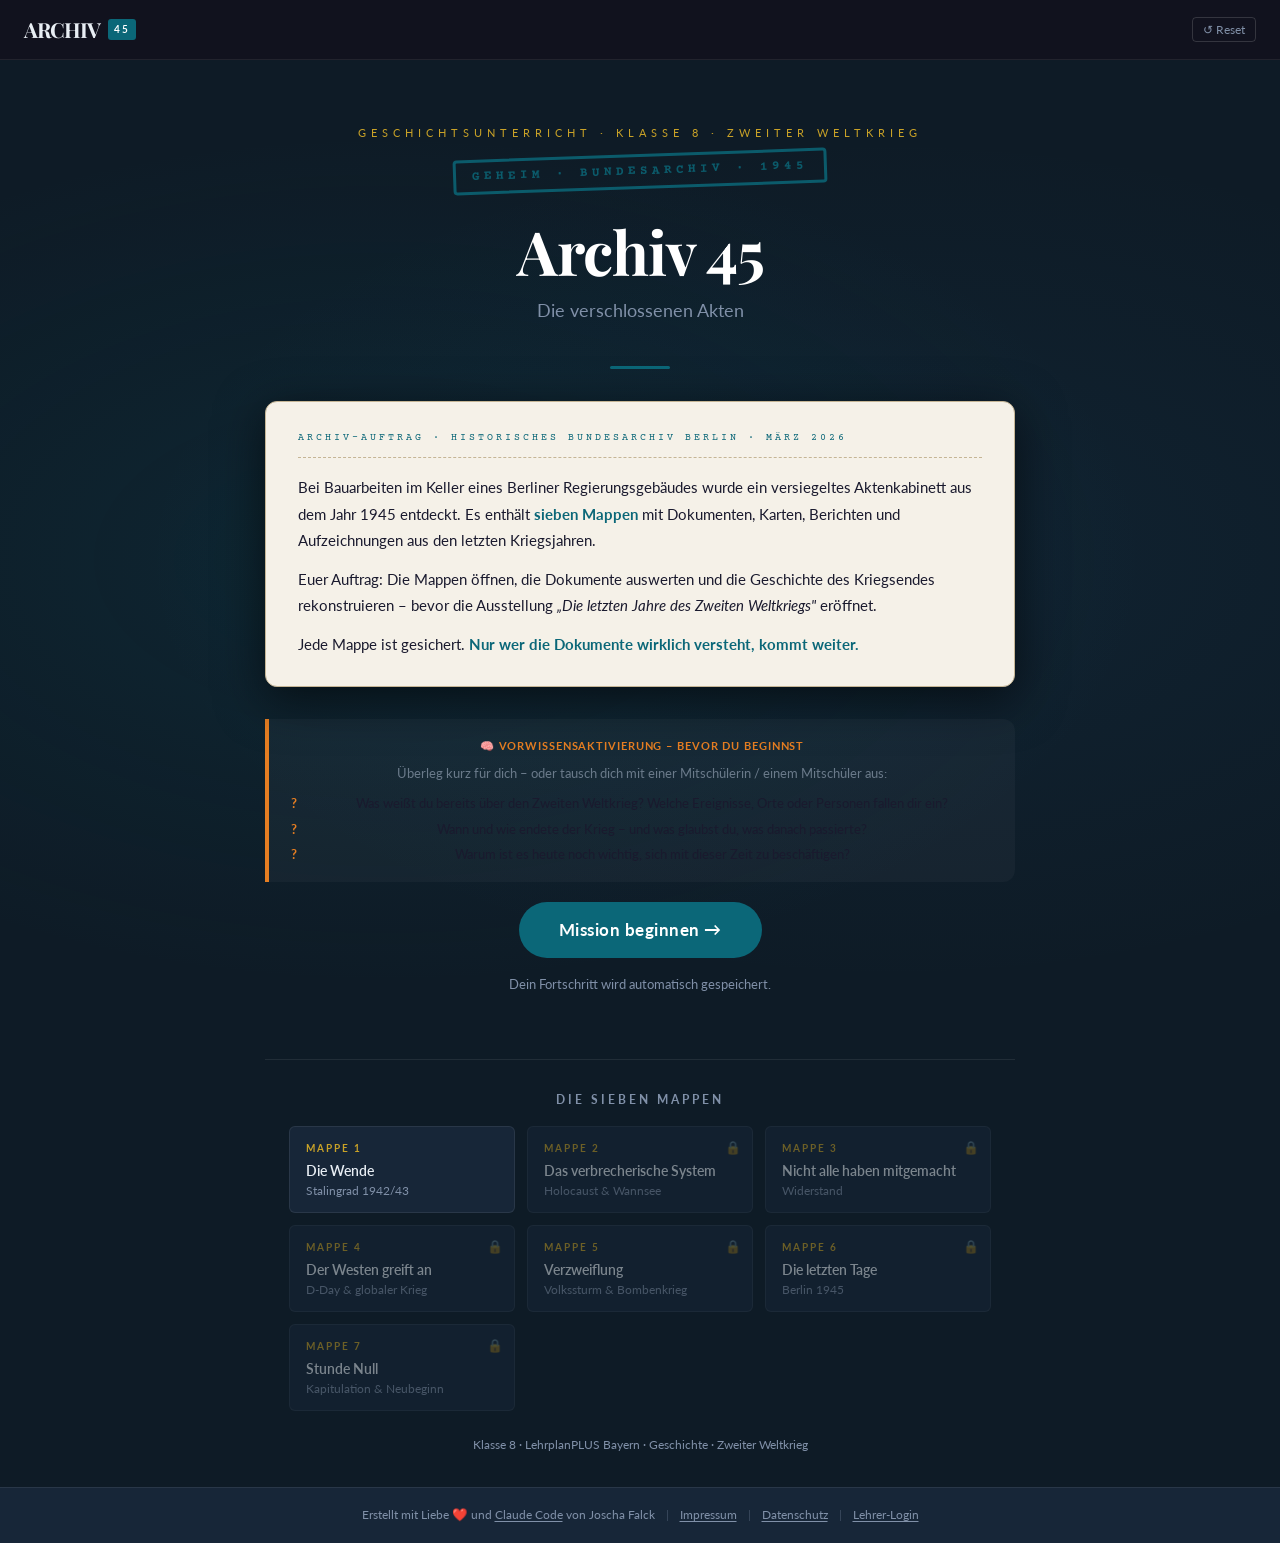
==== commit a03d6f59: "Add files via upload" ====
--- a/index.html
+++ b/index.html
@@ -82,6 +82,16 @@
           </p>
         </div>
 
+        <div class="vorwissens-block">
+          <div class="vorwissens-label">🧠 Vorwissensaktivierung – Bevor du beginnst</div>
+          <p class="vorwissens-intro">Überleg kurz für dich – oder tausch dich mit einer Mitschülerin / einem Mitschüler aus:</p>
+          <ul class="vorwissens-questions">
+            <li>Was weißt du bereits über den Zweiten Weltkrieg? Welche Ereignisse, Orte oder Personen fallen dir ein?</li>
+            <li>Wann und wie endete der Krieg – und was glaubst du, was danach passierte?</li>
+            <li>Warum ist es heute noch wichtig, sich mit dieser Zeit zu beschäftigen?</li>
+          </ul>
+        </div>
+
         <div class="landing-cta">
           <a href="mappen/mappe-01.html" class="start-btn">Mission beginnen →</a>
           <span style="font-size:0.8rem;color:var(--text-faint);">
--- a/styles/main.css
+++ b/styles/main.css
@@ -5,13 +5,13 @@
 
 /* ------- 1. CSS VARIABLEN ------- */
 :root {
-  --bg:           #12121e;
-  --bg-mid:       #1c1c30;
-  --paper:        #f7f3e9;
-  --paper-dark:   #ede7d5;
-  --paper-border: #c9b99a;
-  --red:          #8b0000;
-  --red-light:    #c0392b;
+  --bg:           #0e1b26;   /* Tiefes Nachtblau statt Schwarz */
+  --bg-mid:       #172638;   /* Dunkelblau-Teal */
+  --paper:        #f5f1e8;
+  --paper-dark:   #ebe6d3;
+  --paper-border: #c5b595;
+  --red:          #0b6778;   /* Geheimnisvolles Tiefteal statt Dunkelrot */
+  --red-light:    #1a8fa5;   /* Helleres Teal */
   --gold:         #c9a227;
   --gold-light:   #e8c84a;
   --green:        #27ae60;
@@ -19,12 +19,12 @@
   --orange:       #e67e22;
   --blue:         #2980b9;
   --blue-light:   #3498db;
-  --text-dark:    #1a1005;
-  --text-mid:     #3d3520;
-  --text-muted:   #7a6e5a;
-  --text-light:   #f0ece0;
-  --text-faint:   #a0a8c0;
-  --locked:       #4a4a6a;
+  --text-dark:    #1a1a2e;
+  --text-mid:     #2e3a4a;
+  --text-muted:   #6a7a8a;
+  --text-light:   #e8eef4;
+  --text-faint:   #8090a8;
+  --locked:       #3a4a5a;
   --shadow-sm:    0 2px 8px rgba(0,0,0,0.35);
   --shadow-md:    0 6px 24px rgba(0,0,0,0.5);
   --shadow-lg:    0 12px 48px rgba(0,0,0,0.6);
@@ -65,7 +65,7 @@
   position: fixed;
   top: 0; left: 0; right: 0;
   height: 70px;
-  background: linear-gradient(135deg, #0e0e1a 0%, #1a1a2e 100%);
+  background: linear-gradient(135deg, #091520 0%, #0e2030 100%);
   border-bottom: 2px solid var(--red);
   z-index: 1000;
   box-shadow: var(--shadow-md);
@@ -208,7 +208,7 @@
 
 /* ------- 6. MAPPE-BANNER ------- */
 .mappe-banner {
-  background: linear-gradient(135deg, var(--red) 0%, #600000 100%);
+  background: linear-gradient(135deg, var(--red) 0%, #05333f 100%);
   padding: 1.1rem 1.25rem;
   border-bottom: 3px solid var(--gold);
 }
@@ -340,8 +340,8 @@
 
 /* Warnung-Box (für sensible Inhalte) */
 .warning-box {
-  background: rgba(139,0,0,0.15);
-  border: 1px solid rgba(139,0,0,0.5);
+  background: rgba(11,103,120,0.15);
+  border: 1px solid rgba(11,103,120,0.5);
   border-left: 4px solid var(--red);
   border-radius: var(--radius-lg);
   padding: 1rem 1.4rem;
@@ -355,7 +355,8 @@
 .task-block {
   background: var(--paper);
   border-radius: var(--radius-lg);
-  overflow: hidden;
+  /* overflow: hidden entfernt – verhindert in Webkit das Rendern von
+     dynamisch hinzugefügtem Inhalt (Feedback) bei animierten Elementen */
   box-shadow: var(--shadow-md);
   display: none; /* shown by JS */
 }
@@ -369,6 +370,8 @@
   align-items: center;
   justify-content: space-between;
   border-bottom: 2px solid var(--paper-border);
+  /* Statt overflow:hidden am Parent: Header selbst hat oben abgerundete Ecken */
+  border-radius: var(--radius-lg) var(--radius-lg) 0 0;
 }
 .task-meta {
   display: flex;
@@ -602,28 +605,36 @@
 }
 
 /* ------- 13. FEEDBACK ------- */
-.feedback-area { margin: 0.8rem 0 0; min-height: 0; }
+.feedback-area {
+  margin: 0.8rem 0 0;
+  min-height: 0;
+  scroll-margin-top: 120px; /* Browser-native Scroll berücksichtigt Header */
+}
 .feedback {
-  padding: 0.9rem 1.1rem;
-  border-radius: var(--radius);
-  font-size: 0.91rem;
-  line-height: 1.6;
-  font-weight: 500;
+  padding: 0.9rem 1.1rem 0.9rem 1.3rem;
+  border-radius: var(--radius);
+  font-size: 0.93rem;
+  line-height: 1.65;
+  font-weight: 600;
   border: 1px solid transparent;
+  border-left-width: 4px; /* Prominente linke Leiste – sofort sichtbar */
 }
 .feedback-correct {
-  background: rgba(39,174,96,0.12);
-  border-color: rgba(39,174,96,0.4);
-  color: #1a5c35;
+  background: rgba(39,174,96,0.15);
+  border-color: rgba(39,174,96,0.5);
+  border-left-color: #27ae60;
+  color: #155a2e;
 }
 .feedback-incorrect {
-  background: rgba(230,126,34,0.1);
-  border-color: rgba(230,126,34,0.4);
-  color: #7a3d10;
+  background: rgba(230,126,34,0.12);
+  border-color: rgba(230,126,34,0.5);
+  border-left-color: #e67e22;
+  color: #6b3510;
 }
 .feedback-warning {
-  background: rgba(52,152,219,0.1);
-  border-color: rgba(52,152,219,0.3);
+  background: rgba(52,152,219,0.12);
+  border-color: rgba(52,152,219,0.4);
+  border-left-color: #2980b9;
   color: #1a3d5c;
 }
 
@@ -673,7 +684,7 @@
   font-size: 1.05rem;
   padding: 0.85rem 2rem;
 }
-.start-btn:hover { background: var(--red-light); transform: translateY(-2px); box-shadow: 0 6px 20px rgba(139,0,0,0.5); }
+.start-btn:hover { background: var(--red-light); transform: translateY(-2px); box-shadow: 0 6px 20px rgba(11,103,120,0.5); }
 
 .home-btn {
   background: rgba(255,255,255,0.1);
@@ -686,7 +697,7 @@
 .code-section {
   background: var(--paper);
   border-radius: var(--radius-lg);
-  overflow: hidden;
+  /* overflow: hidden ebenfalls entfernt – selbe Begründung wie .task-block */
   box-shadow: var(--shadow-md);
   display: none; /* shown by JS */
 }
@@ -695,6 +706,7 @@
   background: var(--red);
   padding: 1rem 1.4rem;
   display: flex; align-items: center; gap: 0.75rem;
+  border-radius: var(--radius-lg) var(--radius-lg) 0 0;
 }
 .code-section-header h2 {
   color: #fff;
@@ -755,7 +767,7 @@
   position: absolute;
   inset: 0;
   background:
-    radial-gradient(ellipse at 30% 50%, rgba(139,0,0,0.15) 0%, transparent 60%),
+    radial-gradient(ellipse at 30% 50%, rgba(11,103,120,0.15) 0%, transparent 60%),
     radial-gradient(ellipse at 70% 50%, rgba(41,128,185,0.08) 0%, transparent 60%);
 }
 .landing-content { position: relative; max-width: 750px; margin: 0 auto; }
@@ -903,12 +915,15 @@
 
 /* ------- 18. ANIMATIONEN ------- */
 @keyframes fadeSlideIn {
-  from { opacity: 0; transform: translateY(16px); }
-  to   { opacity: 1; transform: translateY(0); }
+  /* Nur Opacity animieren – kein transform, da transform + overflow:hidden
+     in Webkit/Safari composite layers erzeugt, die dynamischen Inhalt
+     (Feedback nach Button-Klick) nicht korrekt nachrendern. */
+  from { opacity: 0; }
+  to   { opacity: 1; }
 }
 .task-block.visible,
 .code-section.visible {
-  animation: fadeSlideIn 0.4s ease both;
+  animation: fadeSlideIn 0.35s ease both;
 }
 
 @keyframes pulse-unlock {
@@ -1001,10 +1016,575 @@
   margin: 0 .5rem;
 }
 
-/* ------- 22. PRINT ------- */
+/* ------- 22. TEACHER UI ------- */
+#teacher-fab {
+  position: fixed;
+  bottom: 1.5rem;
+  right: 1.5rem;
+  z-index: 890;
+  display: flex;
+  flex-direction: column;
+  gap: 0.5rem;
+  align-items: flex-end;
+}
+#teacher-fab a,
+#teacher-fab button {
+  background: var(--red);
+  color: #fff;
+  border: none;
+  padding: 0.55rem 1.1rem;
+  border-radius: 25px;
+  cursor: pointer;
+  font-family: 'Lato', sans-serif;
+  font-size: 0.82rem;
+  font-weight: 700;
+  box-shadow: 0 4px 14px rgba(0,0,0,0.45);
+  text-decoration: none;
+  white-space: nowrap;
+  transition: all var(--transition);
+  display: inline-block;
+  letter-spacing: 0.3px;
+}
+#teacher-fab a:hover,
+#teacher-fab button:hover {
+  background: var(--red-light);
+  transform: translateY(-1px);
+  box-shadow: 0 6px 18px rgba(0,0,0,0.55);
+}
+/* "Schüler-Ansicht"-Button: dezenter als die anderen Lehrer-Buttons */
+#teacher-exit-btn {
+  background: rgba(50,55,70,0.92) !important;
+  border: 1px solid rgba(255,255,255,0.18) !important;
+  font-weight: 400 !important;
+  opacity: 0.82;
+  letter-spacing: 0;
+}
+#teacher-exit-btn:hover {
+  background: rgba(80,85,100,0.95) !important;
+  opacity: 1;
+  box-shadow: 0 4px 14px rgba(0,0,0,0.4) !important;
+}
+
+/* Lösungen Modal */
+#solutions-overlay {
+  display: none;
+  position: fixed;
+  inset: 0;
+  background: rgba(0,0,0,0.7);
+  z-index: 9500;
+  justify-content: center;
+  align-items: flex-start;
+  padding: 2rem 1rem;
+  overflow-y: auto;
+}
+#solutions-modal {
+  background: var(--paper);
+  border-radius: var(--radius-lg);
+  width: 100%;
+  max-width: 640px;
+  box-shadow: var(--shadow-lg);
+  overflow: hidden;
+}
+#solutions-header {
+  background: var(--red);
+  padding: 1rem 1.4rem;
+  display: flex;
+  align-items: center;
+  justify-content: space-between;
+  border-bottom: 3px solid var(--gold);
+}
+#solutions-title {
+  font-family: 'Playfair Display', serif;
+  font-size: 1.1rem;
+  color: #fff;
+  margin: 0;
+}
+#solutions-close {
+  background: rgba(255,255,255,0.15);
+  border: none;
+  color: #fff;
+  width: 32px; height: 32px;
+  border-radius: 50%;
+  cursor: pointer;
+  font-size: 1rem;
+  font-weight: 700;
+  display: flex; align-items: center; justify-content: center;
+  transition: background var(--transition);
+}
+#solutions-close:hover { background: rgba(255,255,255,0.3); }
+#solutions-body { padding: 1.2rem 1.4rem; }
+.sol-task {
+  border: 1px solid var(--paper-border);
+  border-radius: var(--radius);
+  margin-bottom: 0.9rem;
+  overflow: hidden;
+}
+.sol-task-header {
+  background: var(--paper-dark);
+  padding: 0.5rem 0.9rem;
+  font-size: 0.82rem;
+  font-weight: 700;
+  color: var(--text-mid);
+  font-family: 'Lato', sans-serif;
+  text-transform: uppercase;
+  letter-spacing: 0.4px;
+}
+.sol-answer {
+  padding: 0.7rem 0.9rem;
+  font-size: 0.9rem;
+  color: var(--text-dark);
+  line-height: 1.55;
+}
+.sol-note {
+  padding: 0.4rem 0.9rem 0.6rem;
+  font-size: 0.82rem;
+  color: var(--text-muted);
+  font-style: italic;
+}
+.sol-code {
+  margin-top: 1rem;
+  padding: 0.7rem 1rem;
+  background: rgba(201,162,39,0.12);
+  border: 1px solid rgba(201,162,39,0.5);
+  border-radius: var(--radius);
+  font-size: 0.9rem;
+  color: var(--text-dark);
+  font-family: 'Lato', sans-serif;
+}
+
+/* Hint-System */
+.hint-toggle {
+  margin: 0.6rem 0 0;
+}
+.hint-btn {
+  background: none;
+  border: 1px solid var(--paper-border);
+  border-radius: 20px;
+  padding: 0.3rem 0.9rem;
+  font-size: 0.82rem;
+  font-family: 'Lato', sans-serif;
+  color: var(--text-muted);
+  cursor: pointer;
+  transition: all var(--transition);
+  font-weight: 600;
+  letter-spacing: 0.3px;
+}
+.hint-btn:hover {
+  border-color: var(--gold);
+  color: var(--text-mid);
+  background: rgba(201,162,39,0.08);
+}
+.hint-box-collapsible {
+  display: none;
+  margin-top: 0.6rem;
+  padding: 0.75rem 1rem;
+  background: rgba(201,162,39,0.1);
+  border-left: 3px solid var(--gold);
+  border-radius: 0 var(--radius) var(--radius) 0;
+  font-size: 0.88rem;
+  color: var(--text-mid);
+  line-height: 1.6;
+}
+.hint-box-collapsible.visible { display: block; }
+
+/* ------- 23. MUSIK-PLAYER ------- */
+#music-player {
+  position: fixed;
+  bottom: 1.5rem;
+  left: 1.5rem;
+  z-index: 890;
+  display: flex;
+  align-items: center;
+  gap: 2px;
+  box-shadow: 0 4px 14px rgba(0,0,0,0.45);
+  border-radius: 30px;
+  overflow: hidden;
+}
+#music-player button {
+  background: rgba(14,27,38,0.92);
+  border: 1px solid rgba(255,255,255,0.15);
+  color: var(--text-faint);
+  font-family: 'Lato', sans-serif;
+  font-size: 0.78rem;
+  font-weight: 700;
+  cursor: pointer;
+  transition: all var(--transition);
+  min-height: 36px;
+  border-radius: 0;
+  border-left: none;
+}
+#music-player button:first-child { border-radius: 30px 0 0 30px; border-left: 1px solid rgba(255,255,255,0.15); }
+#music-player button:last-child  { border-radius: 0 30px 30px 0; }
+#music-player button:hover {
+  background: rgba(255,255,255,0.1);
+  color: var(--text-light);
+}
+#music-toggle {
+  display: flex;
+  align-items: center;
+  gap: 0.35rem;
+  padding: 0.42rem 0.9rem;
+  letter-spacing: 0.3px;
+}
+#music-toggle.music-on {
+  border-color: var(--gold) !important;
+  color: var(--gold) !important;
+  background: rgba(201,162,39,0.15) !important;
+}
+#music-prev, #music-next {
+  padding: 0.42rem 0.65rem;
+  font-size: 1rem;
+  line-height: 1;
+}
+.music-icon { font-size: 0.9rem; }
+.music-label { display: inline; max-width: 110px; overflow: hidden; white-space: nowrap; text-overflow: ellipsis; }
+
+/* ------- 24. STEMPEL-ANIMATION ------- */
+.analysiert-stamp {
+  position: absolute;
+  top: 50%;
+  left: 50%;
+  transform: translate(-50%, -50%) rotate(-12deg) scale(3.5);
+  color: rgba(39,174,96,0.9);
+  border: 2.5px solid rgba(39,174,96,0.9);
+  border-radius: 5px;
+  font-family: 'Courier Prime', monospace;
+  font-size: 0.82rem;
+  font-weight: 700;
+  letter-spacing: 3px;
+  padding: 3px 10px;
+  pointer-events: none;
+  opacity: 0;
+  transition: transform 0.45s cubic-bezier(0.175, 0.885, 0.32, 1.275),
+              opacity 0.25s ease;
+  z-index: 20;
+  white-space: nowrap;
+  user-select: none;
+  text-shadow: 0 1px 2px rgba(39,174,96,0.3);
+  background: rgba(255,255,255,0.92);
+}
+.analysiert-stamp.stamped {
+  transform: translate(-50%, -50%) rotate(-12deg) scale(1);
+  opacity: 1;
+}
+.analysiert-stamp.stamp-settle {
+  transform: translate(-50%, -50%) rotate(-12deg) scale(0.88);
+  opacity: 0.75;
+  transition: transform 0.3s ease, opacity 0.4s ease;
+}
+
+/* ------- 25. ZWEISTUFIGES TIPP-SYSTEM ------- */
+.hint-toggle-2 { margin-top: 0.45rem; }
+.hint-btn-2 {
+  background: none;
+  border: 1px dashed var(--paper-border);
+  border-radius: 20px;
+  padding: 0.3rem 0.9rem;
+  font-size: 0.8rem;
+  font-family: 'Lato', sans-serif;
+  color: var(--text-muted);
+  cursor: pointer;
+  transition: all var(--transition);
+  font-weight: 600;
+  letter-spacing: 0.3px;
+  opacity: 0.8;
+}
+.hint-btn-2:hover {
+  border-color: var(--orange);
+  color: var(--text-mid);
+  background: rgba(230,126,34,0.07);
+  opacity: 1;
+}
+.hint-box-collapsible.level-2 {
+  background: rgba(230,126,34,0.08);
+  border-left-color: var(--orange);
+  color: #5a3510;
+}
+.hint-box-collapsible.level-2.visible { display: block; }
+
+/* ------- 26. PRINT – ZERTIFIKAT ------- */
+.print-btn {
+  display: inline-flex;
+  align-items: center;
+  gap: 0.5rem;
+  padding: 0.65rem 1.4rem;
+  background: rgba(255,255,255,0.12);
+  color: var(--text-light);
+  border: 1px solid rgba(255,255,255,0.25);
+  border-radius: 30px;
+  font-family: 'Lato', sans-serif;
+  font-size: 0.88rem;
+  font-weight: 700;
+  cursor: pointer;
+  margin-top: 0.75rem;
+  transition: all var(--transition);
+  text-decoration: none;
+}
+.print-btn:hover {
+  background: rgba(255,255,255,0.2);
+  transform: translateY(-1px);
+}
+
 @media print {
-  .site-header, .task-sidebar, .sidebar-toggle,
-  .check-btn, .next-task-btn, .code-section { display: none !important; }
-  body { background: #fff; color: #000; padding-top: 0; }
-  .task-block { box-shadow: none; border: 1px solid #ccc; display: block !important; }
-}
+  /* Alles ausblenden außer dem Zertifikat */
+  .site-header, .task-sidebar, .sidebar-toggle, .mappe-banner,
+  .check-btn, .next-task-btn, .code-section, .site-footer,
+  .archive-context, #music-toggle, #teacher-fab,
+  .print-btn, .task-block, .layout-wrapper > aside { display: none !important; }
+
+  body { background: #fff !important; color: #000 !important; padding-top: 0 !important; }
+  .layout-wrapper { display: block !important; padding: 0 !important; }
+
+  /* Zertifikat schön drucken */
+  .completion-certificate { page-break-inside: avoid; }
+  .cert-stamp { border-color: #1a5c35 !important; color: #1a5c35 !important; }
+  .cert-badge { border-color: #1a5c35 !important; color: #1a5c35 !important; background: #e8f5e9 !important; }
+  .cert-quote { border-left-color: #c9a227 !important; background: #fdf9ec !important; }
+  .code-section { display: block !important; box-shadow: none !important; }
+  .code-section-header { background: #333 !important; -webkit-print-color-adjust: exact; print-color-adjust: exact; }
+}
+
+/* ------- 20b. MOBILE ERWEITERUNGEN ------- */
+@media (max-width: 600px) {
+  /* Touch-Targets: mind. 44px für Barrierefreiheit */
+  .check-btn, .next-task-btn, .unlock-btn, .start-btn {
+    min-height: 44px;
+    padding: 0.75rem 1.3rem;
+    width: 100%;
+    justify-content: center;
+  }
+  .hint-btn, .hint-btn-2 {
+    min-height: 38px;
+    padding: 0.45rem 1rem;
+  }
+
+  /* TF-Tabelle horizontal scrollbar auf kleinen Screens */
+  .question-block { overflow-x: auto; -webkit-overflow-scrolling: touch; }
+  .tf-table { min-width: 420px; }
+
+  /* MC/MS-Optionen: mehr Padding für Touch */
+  .mc-option, .ms-option { padding: 0.85rem 0.85rem; }
+
+  /* Musik-Player auf kleinen Screens: Track-Name ausblenden */
+  .music-label { display: none; }
+  #music-toggle { padding: 0.42rem 0.65rem; }
+  #music-player { bottom: 1rem; left: 1rem; }
+
+  /* Stempel auf kleinen Screens: nicht zu groß */
+  .analysiert-stamp { font-size: 0.72rem; letter-spacing: 2px; }
+}
+
+@media (max-width: 380px) {
+  .site-logo { font-size: 1.05rem; }
+  .mappe-banner h1 { font-size: 0.95rem; }
+  .task-title-h2 { font-size: 1.05rem; }
+  .document-text { font-size: 0.87rem; }
+  .chapter-circle { width: 24px; height: 24px; font-size: 0.68rem; }
+}
+
+/* ------- 27. HISTORISCHE FOTOS ------- */
+.doc-image-wrap {
+  float: right;
+  margin: 0 0 1rem 1.4rem;
+  max-width: 190px;
+  border: 2px solid var(--paper-border);
+  border-radius: 4px;
+  overflow: hidden;
+  box-shadow: var(--shadow-md);
+  background: var(--paper-dark);
+}
+.doc-image {
+  width: 100%;
+  display: block;
+  filter: sepia(15%) grayscale(25%);
+  transition: filter 0.3s ease;
+}
+.doc-image:hover { filter: sepia(5%) grayscale(10%); }
+.doc-image-caption {
+  font-size: 0.58rem;
+  color: var(--text-faint);
+  font-family: 'Lato', sans-serif;
+  padding: 3px 7px 4px;
+  background: var(--paper-dark);
+  line-height: 1.45;
+  font-style: italic;
+  text-align: center;
+  border-top: 1px solid var(--paper-border);
+}
+/* Kein Float auf kleinen Screens */
+@media (max-width: 600px) {
+  .doc-image-wrap {
+    float: none;
+    margin: 0 auto 1rem;
+    max-width: min(100%, 260px);
+    display: block;
+  }
+}
+
+/* ------- 28. DIDAKTISCHE ERWEITERUNGEN ------- */
+
+/* ── Strategiekoffer (native <details>/<summary> – kein JS nötig) ── */
+.strategie-koffer {
+  border: 1px solid rgba(41,128,185,0.3);
+  border-radius: var(--radius);
+  background: rgba(41,128,185,0.05);
+  margin: 0.8rem 0 1.4rem;
+}
+.strategie-koffer summary {
+  padding: 0.7rem 1rem;
+  cursor: pointer;
+  font-size: 0.8rem;
+  font-weight: 700;
+  letter-spacing: 0.04em;
+  color: var(--blue);
+  list-style: none;
+  display: flex;
+  align-items: center;
+  gap: 0.5rem;
+  user-select: none;
+}
+.strategie-koffer summary::-webkit-details-marker { display: none; }
+.strategie-koffer summary::before {
+  content: '▶';
+  font-size: 0.6rem;
+  transition: transform 0.2s ease;
+  display: inline-block;
+  flex-shrink: 0;
+}
+.strategie-koffer[open] summary::before { transform: rotate(90deg); }
+.strategie-koffer-body {
+  padding: 0.5rem 1rem 0.9rem;
+  display: grid;
+  grid-template-columns: 1fr 1fr;
+  gap: 0.45rem 1.2rem;
+}
+.strategie-item {
+  font-size: 0.77rem;
+  color: var(--text-muted);
+  line-height: 1.5;
+  padding-left: 1rem;
+  position: relative;
+}
+.strategie-item::before {
+  content: '→';
+  position: absolute;
+  left: 0;
+  color: var(--blue);
+  font-weight: 700;
+}
+@media (max-width: 580px) {
+  .strategie-koffer-body { grid-template-columns: 1fr; }
+}
+
+/* ── Vorwissens-Block (Landing Page) ── */
+.vorwissens-block {
+  border-left: 4px solid var(--orange);
+  border-radius: 0 var(--radius-lg) var(--radius-lg) 0;
+  padding: 1.1rem 1.4rem;
+  margin: 1.6rem 0 1.2rem;
+  background: rgba(255,255,255,0.03);
+}
+.vorwissens-label {
+  font-size: 0.7rem;
+  font-weight: 700;
+  letter-spacing: 0.08em;
+  text-transform: uppercase;
+  color: var(--orange);
+  margin-bottom: 0.55rem;
+}
+.vorwissens-intro {
+  font-size: 0.83rem;
+  color: var(--text-muted);
+  margin-bottom: 0.6rem;
+  line-height: 1.5;
+}
+.vorwissens-questions {
+  list-style: none;
+  margin: 0;
+  padding: 0;
+  display: flex;
+  flex-direction: column;
+  gap: 0.4rem;
+}
+.vorwissens-questions li {
+  font-size: 0.81rem;
+  color: var(--text);
+  padding-left: 1.3rem;
+  position: relative;
+  line-height: 1.5;
+}
+.vorwissens-questions li::before {
+  content: '?';
+  position: absolute;
+  left: 0;
+  color: var(--orange);
+  font-weight: 700;
+}
+
+/* ── Diskussions-Block ── */
+.discussion-block {
+  background: var(--paper);
+  border-radius: var(--radius-lg);
+  box-shadow: var(--shadow-sm);
+  padding: 1.1rem 1.35rem;
+  margin: 1.4rem 0;
+  border-left: 4px solid var(--blue);
+}
+.discussion-label {
+  font-size: 0.68rem;
+  font-weight: 700;
+  letter-spacing: 0.09em;
+  text-transform: uppercase;
+  color: var(--blue);
+  margin-bottom: 0.55rem;
+}
+.discussion-prompt {
+  font-size: 0.87rem;
+  color: var(--text);
+  line-height: 1.6;
+  margin-bottom: 0.45rem;
+}
+.discussion-note {
+  font-size: 0.74rem;
+  color: var(--text-faint);
+  font-style: italic;
+}
+
+/* ── Exkurs-Block ── */
+.exkurs-block {
+  background: var(--paper);
+  border-radius: var(--radius-lg);
+  box-shadow: var(--shadow-sm);
+  padding: 1.1rem 1.35rem;
+  margin: 1.4rem 0 2rem;
+  border-left: 4px solid #27ae60;
+}
+.exkurs-label {
+  font-size: 0.68rem;
+  font-weight: 700;
+  letter-spacing: 0.09em;
+  text-transform: uppercase;
+  color: #27ae60;
+  margin-bottom: 0.55rem;
+}
+.exkurs-text {
+  font-size: 0.84rem;
+  color: var(--text-muted);
+  margin-bottom: 0.5rem;
+  line-height: 1.55;
+}
+.exkurs-link {
+  display: inline-flex;
+  align-items: center;
+  gap: 0.3rem;
+  font-size: 0.81rem;
+  font-weight: 600;
+  color: #27ae60;
+  text-decoration: none;
+  border-bottom: 1px solid rgba(39,174,96,0.35);
+  transition: border-color 0.2s, color 0.2s;
+}
+.exkurs-link:hover {
+  border-color: #27ae60;
+  color: #1e8449;
+}
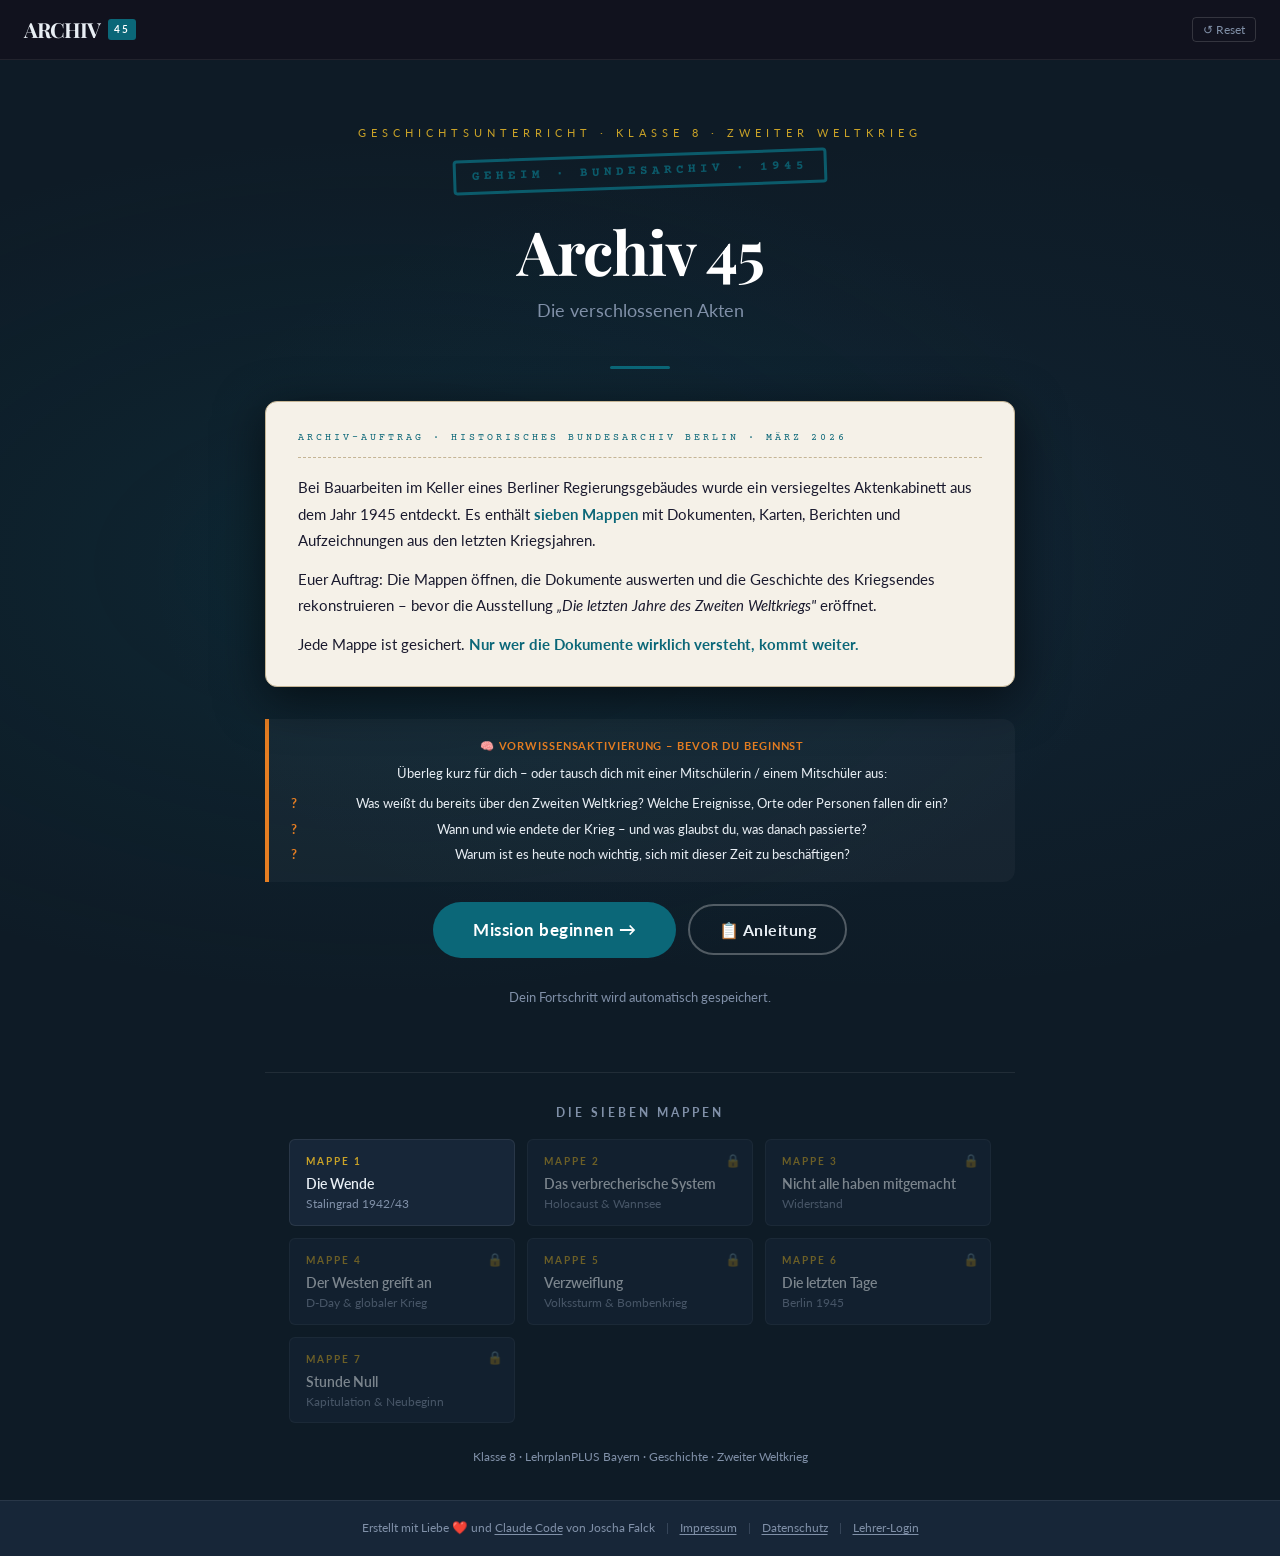
==== commit 46bfd4d5: "Add files via upload" ====
--- a/index.html
+++ b/index.html
@@ -37,6 +37,155 @@
       width: fit-content;
       margin: 0 auto 1.5rem;
     }
+
+    /* ── Anleitung-Button ── */
+    .cta-buttons {
+      display: flex;
+      gap: 0.75rem;
+      flex-wrap: wrap;
+      justify-content: center;
+      align-items: center;
+      margin-bottom: 0.8rem;
+    }
+    .anleitung-btn {
+      display: inline-flex;
+      align-items: center;
+      gap: 0.4rem;
+      background: transparent;
+      border: 2px solid rgba(255,255,255,0.28);
+      color: var(--text-light);
+      font-family: 'Lato', sans-serif;
+      font-size: 1rem;
+      font-weight: 700;
+      padding: 0.85rem 1.8rem;
+      border-radius: 50px;
+      cursor: pointer;
+      letter-spacing: 0.03em;
+      transition: border-color 0.2s, background 0.2s;
+    }
+    .anleitung-btn:hover {
+      border-color: rgba(255,255,255,0.6);
+      background: rgba(255,255,255,0.07);
+    }
+
+    /* ── Anleitung-Modal ── */
+    .anleitung-overlay {
+      display: none;
+      position: fixed;
+      inset: 0;
+      background: rgba(0,0,0,0.72);
+      backdrop-filter: blur(5px);
+      z-index: 500;
+      align-items: center;
+      justify-content: center;
+      padding: 1rem;
+    }
+    .anleitung-modal {
+      background: var(--paper);
+      border-radius: var(--radius-lg);
+      max-width: 580px;
+      width: 100%;
+      max-height: 88vh;
+      overflow-y: auto;
+      padding: 2rem 2rem 1.5rem;
+      position: relative;
+      color: var(--text-dark);
+      box-shadow: 0 20px 60px rgba(0,0,0,0.5);
+    }
+    .anleitung-close {
+      position: absolute;
+      top: 1rem; right: 1rem;
+      background: none; border: none;
+      font-size: 1.5rem; line-height: 1;
+      cursor: pointer;
+      color: var(--text-muted);
+      padding: 0.2rem 0.5rem;
+      border-radius: 4px;
+      transition: color 0.15s, background 0.15s;
+    }
+    .anleitung-close:hover { color: var(--text-dark); background: rgba(0,0,0,0.06); }
+    .anleitung-title {
+      font-family: 'Playfair Display', serif;
+      font-size: 1.25rem;
+      font-weight: 700;
+      margin: 0 2rem 0.3rem 0;
+      color: var(--text-dark);
+    }
+    .anleitung-subtitle {
+      font-size: 0.8rem;
+      color: var(--text-faint);
+      margin-bottom: 1.4rem;
+    }
+    .anl-section { margin-bottom: 1.2rem; }
+    .anl-head {
+      font-size: 0.68rem;
+      font-weight: 700;
+      letter-spacing: 0.09em;
+      text-transform: uppercase;
+      color: var(--blue);
+      margin-bottom: 0.45rem;
+    }
+    .anl-list {
+      list-style: none;
+      margin: 0; padding: 0;
+      display: flex; flex-direction: column; gap: 0.3rem;
+    }
+    .anl-list li {
+      font-size: 0.87rem;
+      color: var(--text-mid);
+      padding-left: 1.5rem;
+      position: relative;
+      line-height: 1.55;
+    }
+    .anl-list.steps { counter-reset: s; }
+    .anl-list.steps li { counter-increment: s; }
+    .anl-list.steps li::before {
+      content: counter(s) '.';
+      position: absolute; left: 0;
+      color: var(--blue); font-weight: 700;
+    }
+    .anl-list.bullets li::before {
+      content: '→';
+      position: absolute; left: 0;
+      color: var(--text-faint); font-weight: 700;
+    }
+    .anl-divider {
+      border: none;
+      border-top: 1px solid var(--paper-border);
+      margin: 1.1rem 0;
+    }
+    .anl-diff-row { display: flex; flex-direction: column; gap: 0.35rem; }
+    .anl-diff-item {
+      display: flex; align-items: baseline; gap: 0.6rem;
+      font-size: 0.85rem; color: var(--text-mid);
+    }
+    .anl-diff-stars { color: var(--orange); font-size: 0.78rem; flex-shrink: 0; }
+    .anl-tip {
+      background: rgba(41,128,185,0.08);
+      border-left: 3px solid var(--blue);
+      border-radius: 0 var(--radius) var(--radius) 0;
+      padding: 0.65rem 0.9rem;
+      font-size: 0.83rem;
+      color: var(--text-mid);
+      line-height: 1.55;
+    }
+    .anl-footer-btn {
+      display: block;
+      width: 100%;
+      margin-top: 1.4rem;
+      padding: 0.8rem;
+      background: var(--blue);
+      color: #fff;
+      border: none;
+      border-radius: var(--radius);
+      font-family: 'Lato', sans-serif;
+      font-size: 0.95rem;
+      font-weight: 700;
+      cursor: pointer;
+      letter-spacing: 0.03em;
+      transition: opacity 0.15s;
+    }
+    .anl-footer-btn:hover { opacity: 0.88; }
   </style>
 </head>
 <body class="landing-page">
@@ -93,7 +242,10 @@
         </div>
 
         <div class="landing-cta">
-          <a href="mappen/mappe-01.html" class="start-btn">Mission beginnen →</a>
+          <div class="cta-buttons">
+            <a href="mappen/mappe-01.html" class="start-btn">Mission beginnen →</a>
+            <button class="anleitung-btn" onclick="openAnleitung()">📋 Anleitung</button>
+          </div>
           <span style="font-size:0.8rem;color:var(--text-faint);">
             Dein Fortschritt wird automatisch gespeichert.
           </span>
@@ -154,8 +306,94 @@
     </section>
   </div>
 
+  <!-- ═══ ANLEITUNG-MODAL ═══ -->
+  <div class="anleitung-overlay" id="anleitung-overlay" role="dialog" aria-modal="true" aria-labelledby="anl-title">
+    <div class="anleitung-modal">
+      <button class="anleitung-close" onclick="closeAnleitung()" aria-label="Schließen">✕</button>
+      <h2 class="anleitung-title" id="anl-title">📋 Wie funktioniert Archiv 45?</h2>
+      <p class="anleitung-subtitle">Alles, was du wissen musst – in 2 Minuten erklärt</p>
+
+      <div class="anl-section">
+        <div class="anl-head">🎯 Deine Aufgabe</div>
+        <p style="font-size:0.87rem;color:var(--text-mid);line-height:1.6;margin:0;">
+          Du bist Archivarin / Archivar beim Historischen Bundesarchiv Berlin. Im Keller eines Regierungsgebäudes wurden 7 verschlossene Mappen aus dem Jahr 1945 entdeckt. Dein Auftrag: alle Mappen öffnen, die Dokumente auswerten und die Geschichte des Kriegsendes rekonstruieren.
+        </p>
+      </div>
+
+      <hr class="anl-divider">
+
+      <div class="anl-section">
+        <div class="anl-head">📂 Aufbau – 7 Mappen, 35 Aufgaben</div>
+        <ul class="anl-list bullets">
+          <li>Jede Mappe behandelt ein Thema des Zweiten Weltkriegs.</li>
+          <li>Jede Mappe enthält <strong>5 Aufgaben</strong> mit historischen Dokumenten.</li>
+          <li>Die Mappen müssen <strong>der Reihe nach</strong> bearbeitet werden – jede neue Mappe wird durch einen Geheimcode freigeschaltet.</li>
+        </ul>
+      </div>
+
+      <hr class="anl-divider">
+
+      <div class="anl-section">
+        <div class="anl-head">✅ So bearbeitest du eine Mappe</div>
+        <ul class="anl-list steps">
+          <li>Lies den Archivauftrag und die historischen Dokumente sorgfältig.</li>
+          <li>Beantworte die Aufgaben und klicke auf „Antwort prüfen".</li>
+          <li>Bei richtiger Antwort: „Weiter zur nächsten Aufgabe" erscheint.</li>
+          <li>Nach Aufgabe 5: Gib den <strong>Geheimcode</strong> ein, um die nächste Mappe zu öffnen.</li>
+        </ul>
+      </div>
+
+      <hr class="anl-divider">
+
+      <div class="anl-section">
+        <div class="anl-head">⭐ Schwierigkeitsstufen</div>
+        <div class="anl-diff-row">
+          <div class="anl-diff-item"><span class="anl-diff-stars">★☆☆</span> <span><strong>Einfach</strong> – Multiple Choice, Wahr/Falsch, Zeitstrahl</span></div>
+          <div class="anl-diff-item"><span class="anl-diff-stars">★★☆</span> <span><strong>Mittel</strong> – Lückentext, Zuordnung, Bildanalyse</span></div>
+          <div class="anl-diff-item"><span class="anl-diff-stars">★★★</span> <span><strong>Schwer</strong> – Quellenanalyse, Vergleich, Bewertung</span></div>
+        </div>
+      </div>
+
+      <hr class="anl-divider">
+
+      <div class="anl-section">
+        <div class="anl-head">💡 Wichtige Hinweise</div>
+        <ul class="anl-list bullets">
+          <li>Steckst du fest? Klicke auf „💡 Tipp anzeigen" – es gibt bis zu 2 Tipps pro Aufgabe.</li>
+          <li>Klappe den <strong>🧰 Strategiekoffer</strong> auf jeder Mappe aus – dort findest du Lese- und Arbeitstipps.</li>
+          <li>Dein Fortschritt wird automatisch gespeichert – du kannst jederzeit weitermachen.</li>
+          <li>Mit dem <strong>↺ Reset</strong>-Button oben rechts startest du von vorn.</li>
+        </ul>
+      </div>
+
+      <div class="anl-tip">
+        <strong>Tipp für den Unterricht:</strong> Bearbeite die Mappen einzeln oder in Partnerarbeit. Nutze die Diskussionsfragen und Exkurs-Links am Ende jeder Mappe für eine vertiefende Auseinandersetzung.
+      </div>
+
+      <button class="anl-footer-btn" onclick="closeAnleitung()">Verstanden – Mission starten!</button>
+    </div>
+  </div>
+
   <script src="scripts/app.js"></script>
   <script> document.addEventListener('DOMContentLoaded', initLandingPage); </script>
+  <script>
+    function openAnleitung() {
+      document.getElementById('anleitung-overlay').style.display = 'flex';
+      document.body.style.overflow = 'hidden';
+    }
+    function closeAnleitung() {
+      document.getElementById('anleitung-overlay').style.display = 'none';
+      document.body.style.overflow = '';
+    }
+    // Schließen bei Klick außerhalb des Modals
+    document.getElementById('anleitung-overlay').addEventListener('click', function(e) {
+      if (e.target === this) closeAnleitung();
+    });
+    // Schließen mit Escape-Taste
+    document.addEventListener('keydown', function(e) {
+      if (e.key === 'Escape') closeAnleitung();
+    });
+  </script>
 
   <footer class="site-footer" style="margin-top:0;">
     Erstellt mit Liebe &#10084;&#65039; und <a href="https://claude.ai/claude-code" target="_blank" rel="noopener">Claude Code</a> von Joscha Falck
--- a/styles/main.css
+++ b/styles/main.css
@@ -1494,7 +1494,7 @@
 }
 .vorwissens-intro {
   font-size: 0.83rem;
-  color: var(--text-muted);
+  color: var(--text-light);
   margin-bottom: 0.6rem;
   line-height: 1.5;
 }
@@ -1508,7 +1508,7 @@
 }
 .vorwissens-questions li {
   font-size: 0.81rem;
-  color: var(--text);
+  color: var(--text-light);
   padding-left: 1.3rem;
   position: relative;
   line-height: 1.5;
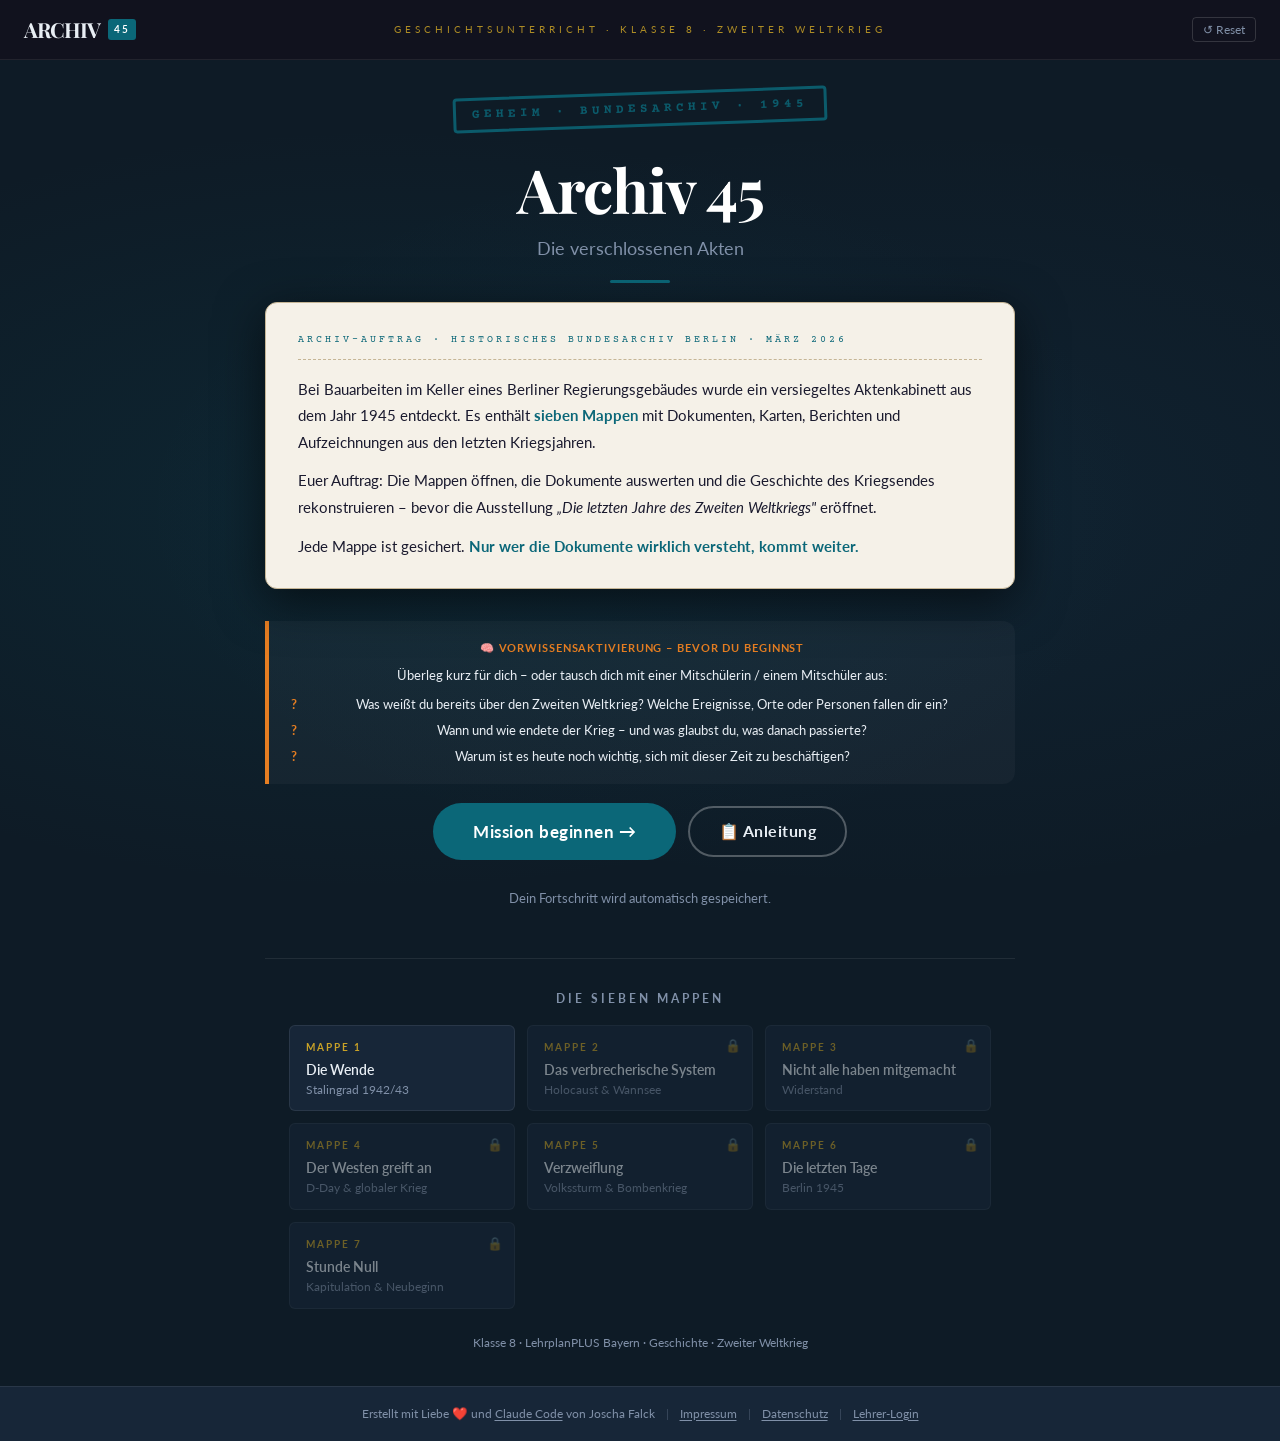
==== commit d06ad429: "Add files via upload" ====
--- a/index.html
+++ b/index.html
@@ -18,6 +18,19 @@
       padding: 0 1.5rem; z-index: 100;
     }
     .landing-header .site-logo { font-size: 1.3rem; }
+    .landing-header-eyebrow {
+      font-size: 0.62rem;
+      font-family: 'Lato', sans-serif;
+      letter-spacing: 4px;
+      text-transform: uppercase;
+      color: var(--gold);
+      opacity: 0.85;
+      position: absolute;
+      left: 50%;
+      transform: translateX(-50%);
+      white-space: nowrap;
+    }
+    @media (max-width: 700px) { .landing-header-eyebrow { display: none; } }
     .landing-body { padding-top: 60px; }
     .geheim-stamp {
       display: inline-block;
@@ -195,6 +208,7 @@
     <div class="site-logo">
       ARCHIV<span class="logo-badge">45</span>
     </div>
+    <span class="landing-header-eyebrow">Geschichtsunterricht · Klasse 8 · Zweiter Weltkrieg</span>
     <button id="reset-btn" title="Fortschritt zurücksetzen"
       style="background:none;border:1px solid rgba(255,255,255,0.15);color:var(--text-faint);padding:4px 10px;border-radius:4px;font-size:0.75rem;cursor:pointer;">
       ↺ Reset
@@ -205,7 +219,6 @@
     <!-- Hero -->
     <section class="landing-hero">
       <div class="landing-content">
-        <p class="landing-eyebrow">Geschichtsunterricht · Klasse 8 · Zweiter Weltkrieg</p>
         <div class="geheim-stamp">Geheim · Bundesarchiv · 1945</div>
         <h1 class="landing-title">Archiv 45</h1>
         <p class="landing-subtitle">Die verschlossenen Akten</p>
@@ -243,7 +256,7 @@
 
         <div class="landing-cta">
           <div class="cta-buttons">
-            <a href="mappen/mappe-01.html" class="start-btn">Mission beginnen →</a>
+            <a href="karte.html" class="start-btn">Mission beginnen →</a>
             <button class="anleitung-btn" onclick="openAnleitung()">📋 Anleitung</button>
           </div>
           <span style="font-size:0.8rem;color:var(--text-faint);">
--- a/styles/main.css
+++ b/styles/main.css
@@ -755,9 +755,9 @@
 .landing-hero {
   flex: 1;
   display: flex;
-  align-items: center;
+  align-items: flex-start;
   justify-content: center;
-  padding: 4rem 1.5rem;
+  padding: 2rem 1.5rem 3rem;
   text-align: center;
   position: relative;
   overflow: hidden;
@@ -790,12 +790,12 @@
 .landing-subtitle {
   font-size: clamp(0.95rem, 2.5vw, 1.15rem);
   color: var(--text-faint);
-  margin-bottom: 2.5rem;
+  margin-bottom: 1rem;
 }
 .landing-divider {
   width: 60px; height: 3px;
   background: var(--red);
-  margin: 0 auto 2rem;
+  margin: 0 auto 1.2rem;
   border-radius: 2px;
 }
 .mission-document {
@@ -1530,6 +1530,10 @@
   margin: 1.4rem 0;
   border-left: 4px solid var(--blue);
 }
+/* Wenn Diskussion und Exkurs direkt aufeinanderfolgen: zusammenrücken */
+.discussion-block:has(+ .exkurs-block) {
+  margin-bottom: 0;
+}
 .discussion-label {
   font-size: 0.68rem;
   font-weight: 700;
@@ -1559,6 +1563,10 @@
   margin: 1.4rem 0 2rem;
   border-left: 4px solid #27ae60;
 }
+/* Wenn Exkurs direkt auf Diskussion folgt: flex-gap fast aufheben */
+.discussion-block + .exkurs-block {
+  margin-top: -1.0rem;
+}
 .exkurs-label {
   font-size: 0.68rem;
   font-weight: 700;
@@ -1588,3 +1596,216 @@
   border-color: #27ae60;
   color: #1e8449;
 }
+
+/* ======================================================
+   DRAG & DROP / LÜCKENTEXT – neue Aufgabentypen
+   ====================================================== */
+
+/* Wortbank */
+.word-bank {
+  display: flex;
+  flex-wrap: wrap;
+  gap: 0.5rem;
+  padding: 0.75rem 1rem;
+  background: rgba(201,162,39,0.08);
+  border: 1.5px dashed var(--gold);
+  border-radius: 8px;
+  margin-bottom: 1.1rem;
+  min-height: 2.5rem;
+}
+.word-bank-label {
+  width: 100%;
+  font-size: 0.72rem;
+  font-weight: 700;
+  letter-spacing: 0.08em;
+  text-transform: uppercase;
+  color: var(--gold);
+  margin-bottom: 0.35rem;
+}
+
+/* Zieh-Chips */
+.drag-word {
+  display: inline-flex;
+  align-items: center;
+  padding: 0.28rem 0.65rem;
+  background: var(--bg-mid);
+  border: 1.5px solid var(--gold);
+  border-radius: 20px;
+  font-size: 0.85rem;
+  font-weight: 600;
+  color: var(--gold);
+  cursor: grab;
+  user-select: none;
+  transition: background 0.15s, transform 0.15s, opacity 0.15s;
+}
+.drag-word:hover {
+  background: rgba(201,162,39,0.18);
+}
+.drag-word.selected {
+  background: var(--gold);
+  color: var(--bg-dark);
+  transform: scale(1.05);
+  box-shadow: 0 2px 8px rgba(201,162,39,0.4);
+}
+.drag-word.dragging {
+  opacity: 0.4;
+  cursor: grabbing;
+}
+
+/* Lückentext-Fließtext */
+.cloze-text {
+  font-size: 0.95rem;
+  line-height: 2.1;
+  color: var(--text-dark);
+}
+
+/* Ablagebereiche (Drop Zones) */
+.drop-zone {
+  display: inline-flex;
+  align-items: center;
+  justify-content: center;
+  min-width: 110px;
+  min-height: 28px;
+  padding: 0.15rem 0.5rem;
+  margin: 0 0.15rem;
+  border-bottom: 2.5px solid var(--gold);
+  border-radius: 3px;
+  background: rgba(201,162,39,0.06);
+  vertical-align: middle;
+  cursor: pointer;
+  transition: background 0.15s, border-color 0.15s;
+  position: relative;
+}
+.drop-zone.over {
+  background: rgba(201,162,39,0.22);
+  border-color: #e8c84a;
+}
+.drop-zone.filled {
+  border-style: solid;
+  border-color: var(--gold);
+  background: rgba(201,162,39,0.14);
+}
+.drop-zone.filled .drop-zone-chip {
+  font-size: 0.85rem;
+  font-weight: 600;
+  color: var(--gold);
+}
+.drop-zone.correct {
+  border-color: #27ae60;
+  background: rgba(39,174,96,0.1);
+}
+.drop-zone.correct .drop-zone-chip { color: #27ae60; }
+.drop-zone.incorrect {
+  border-color: #e74c3c;
+  background: rgba(231,76,60,0.1);
+}
+.drop-zone.incorrect .drop-zone-chip { color: #e74c3c; }
+.drop-zone-placeholder {
+  font-size: 0.78rem;
+  color: rgba(201,162,39,0.5);
+  font-style: italic;
+}
+
+/* Drag-Kategorisierung */
+.drag-categories {
+  display: grid;
+  grid-template-columns: 1fr 1fr;
+  gap: 0.75rem;
+  margin-top: 0.75rem;
+}
+.drag-category {
+  min-height: 80px;
+  padding: 0.6rem 0.75rem;
+  border: 2px dashed var(--gold);
+  border-radius: 8px;
+  background: rgba(201,162,39,0.05);
+  display: flex;
+  flex-direction: column;
+  gap: 0.35rem;
+  transition: background 0.15s, border-color 0.15s;
+}
+.drag-category.over {
+  background: rgba(201,162,39,0.18);
+  border-color: #e8c84a;
+}
+.drag-category-label {
+  font-size: 0.72rem;
+  font-weight: 700;
+  letter-spacing: 0.07em;
+  text-transform: uppercase;
+  color: var(--gold);
+  margin-bottom: 0.2rem;
+}
+
+/* Select-Lückentext */
+.cloze-select {
+  display: inline-block;
+  padding: 0.18rem 0.5rem;
+  margin: 0 0.15rem;
+  background: var(--bg-mid);
+  border: 1.5px solid var(--gold);
+  border-radius: 4px;
+  color: var(--gold);
+  font-size: 0.88rem;
+  font-family: inherit;
+  cursor: pointer;
+  vertical-align: middle;
+  transition: border-color 0.15s, background 0.15s;
+}
+.cloze-select:focus { outline: 2px solid var(--gold); outline-offset: 2px; }
+.cloze-select.correct {
+  border-color: #27ae60;
+  background: rgba(39,174,96,0.1);
+  color: #27ae60;
+}
+.cloze-select.incorrect {
+  border-color: #e74c3c;
+  background: rgba(231,76,60,0.1);
+  color: #e74c3c;
+}
+
+/* Freitext-Lückentext */
+.cloze-input {
+  display: inline-block;
+  width: 130px;
+  padding: 0.18rem 0.5rem;
+  margin: 0 0.15rem;
+  background: var(--bg-mid);
+  border: 1.5px solid var(--gold);
+  border-bottom-width: 2.5px;
+  border-radius: 4px;
+  color: var(--text-light);
+  font-size: 0.88rem;
+  font-family: inherit;
+  text-transform: uppercase;
+  letter-spacing: 0.06em;
+  vertical-align: middle;
+  transition: border-color 0.15s, background 0.15s;
+}
+.cloze-input:focus { outline: 2px solid var(--gold); outline-offset: 2px; }
+.cloze-input::placeholder { color: rgba(245,241,232,0.3); text-transform: none; letter-spacing: 0; }
+.cloze-input.correct {
+  border-color: #27ae60;
+  background: rgba(39,174,96,0.1);
+  color: #27ae60;
+}
+.cloze-input.incorrect {
+  border-color: #e74c3c;
+  background: rgba(231,76,60,0.1);
+  color: #e74c3c;
+}
+
+.cloze-hint {
+  font-size: 0.78rem;
+  color: var(--text-muted);
+  margin-top: 0.5rem;
+  font-style: italic;
+}
+
+/* Responsive: Kategorisierung übereinander auf Mobilgeräten */
+@media (max-width: 600px) {
+  .drag-categories { grid-template-columns: 1fr; }
+  .cloze-input { width: 100px; font-size: 0.82rem; }
+  .cloze-select { font-size: 0.82rem; }
+  .drop-zone { min-width: 80px; }
+}
